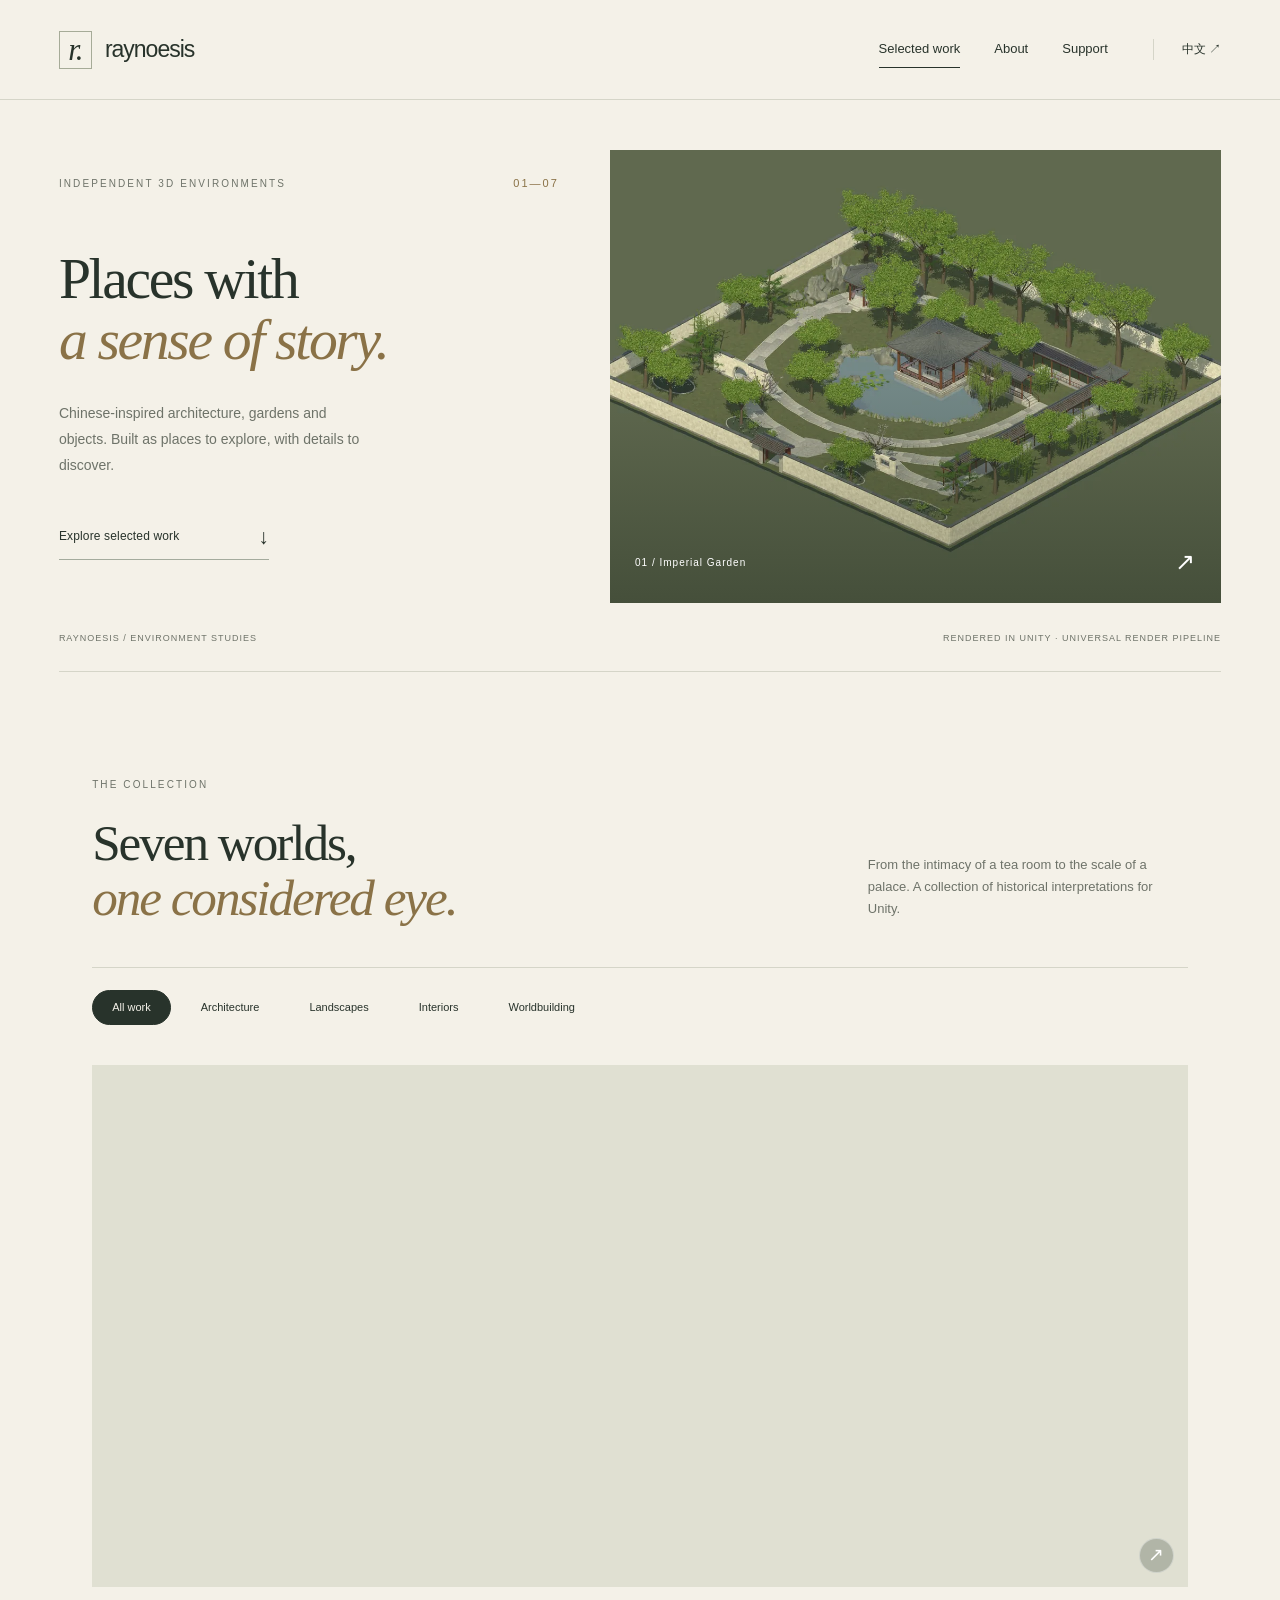
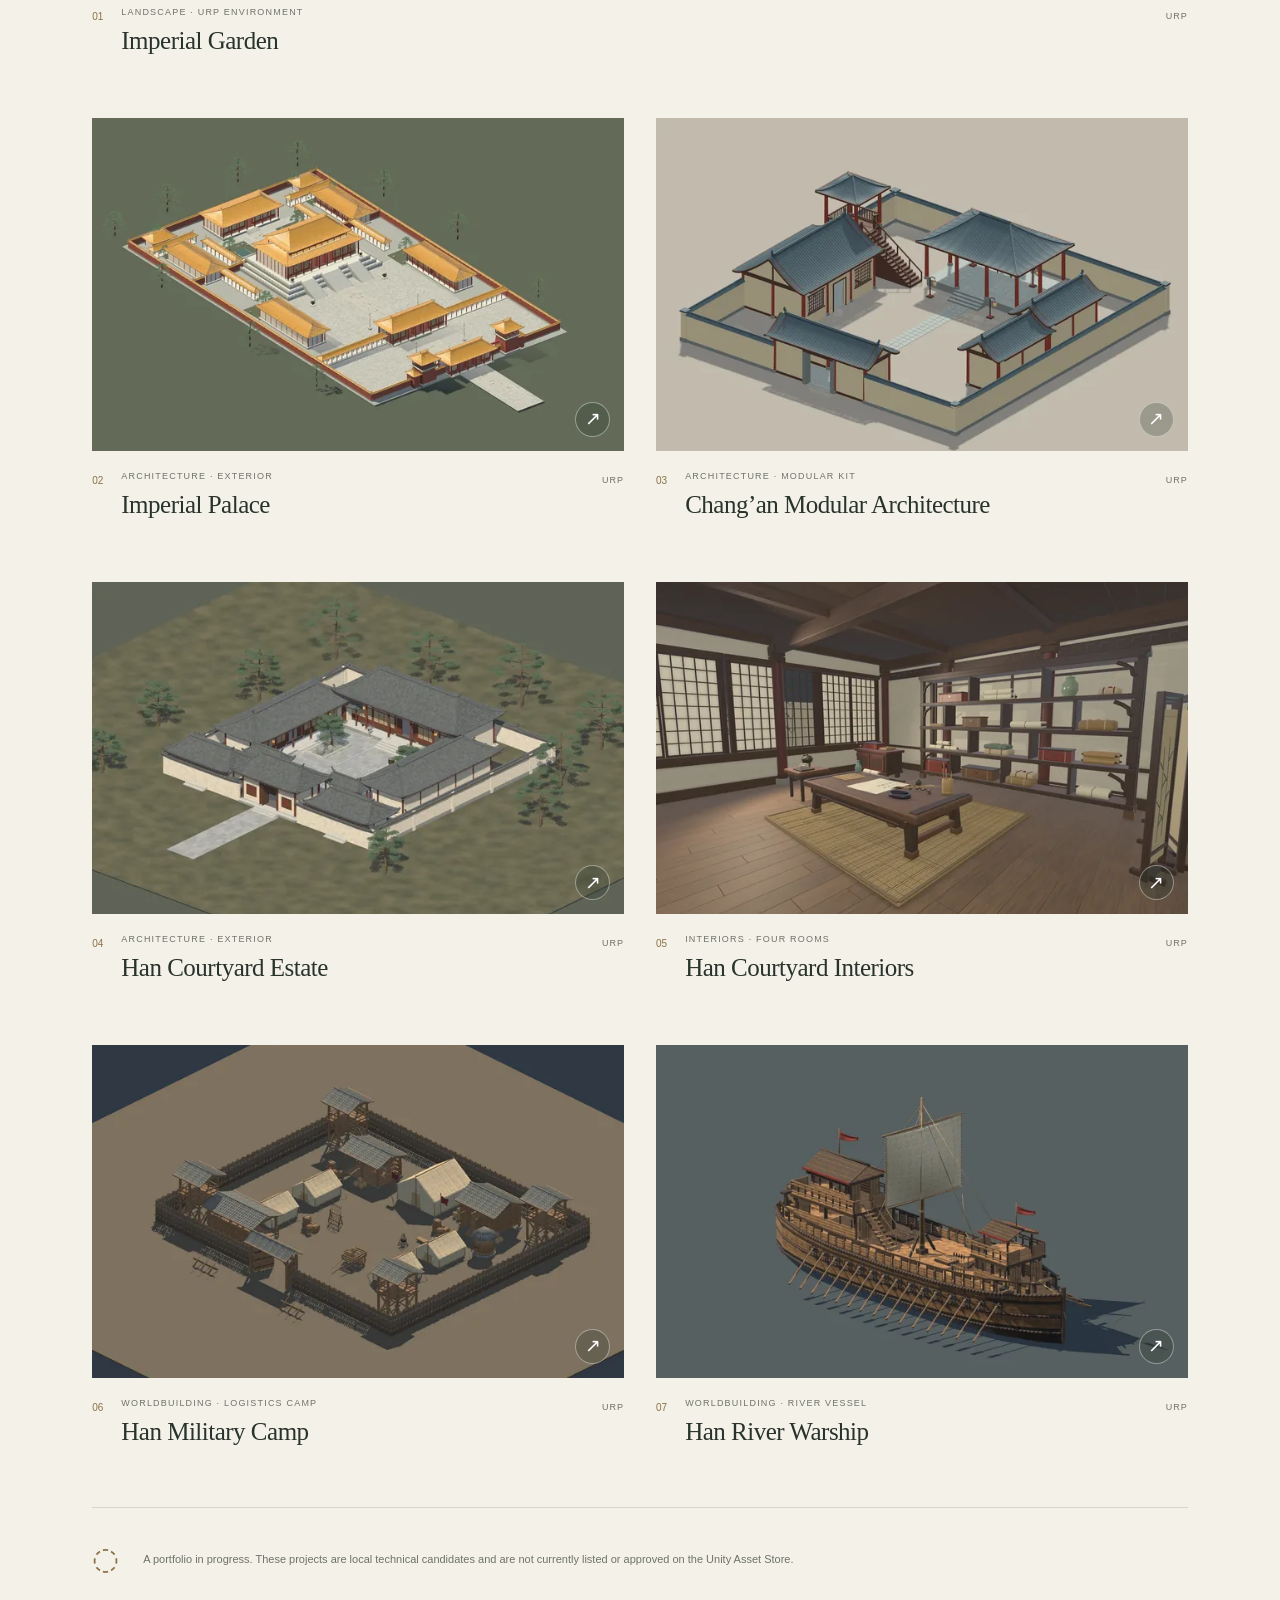
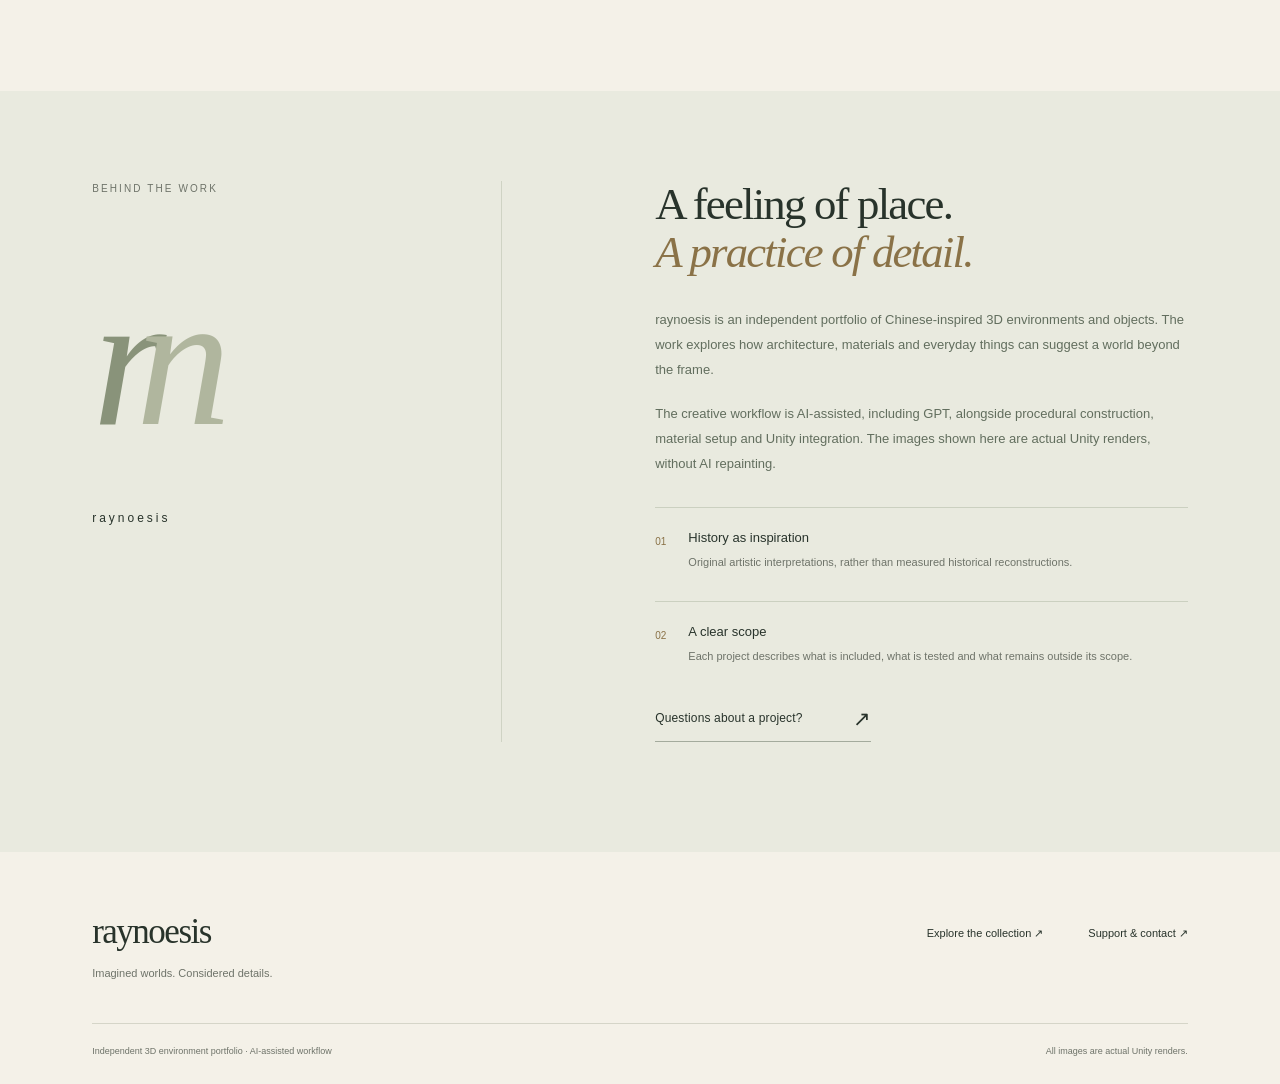
==== index.html @ 69695371 "Create bilingual raynoesis portfolio" ====
<!doctype html><html lang="en"><head><meta charset="utf-8"><meta name="viewport" content="width=device-width,initial-scale=1"><meta name="color-scheme" content="light"><title>Chinese-inspired 3D environments — raynoesis</title><meta name="description" content="Explore Chinese-inspired architecture, gardens, interiors and vessels by raynoesis. Actual Unity renders and clear project scope."><link rel="icon" href="assets/favicon.svg" type="image/svg+xml"><link rel="stylesheet" href="assets/site.css"><script src="assets/config.js" defer></script><script src="assets/site.js" defer></script></head><body><a class="skip-link" href="#main"><span data-en="Skip to content" data-zh="跳至正文" >Skip to content</span></a><header class="site-header"><a class="brand" href="index.html" aria-label="raynoesis home"><span class="brand-mark" aria-hidden="true">r.</span>raynoesis</a><button class="menu-toggle" type="button" aria-controls="main-nav" aria-expanded="false" data-label-en="Open navigation" data-label-zh="展开导航" aria-label="Open navigation"><span></span><span></span></button><nav id="main-nav" aria-label="Main navigation" data-label-en="Main navigation" data-label-zh="主导航"><a aria-current="page" href="index.html#work"><span data-en="Selected work" data-zh="作品" >Selected work</span></a><a href="index.html#about"><span data-en="About" data-zh="关于" >About</span></a><a  href="support.html"><span data-en="Support" data-zh="支持" >Support</span></a></nav><button class="language" type="button" aria-label="Switch to Chinese" data-language-toggle>中文 <span aria-hidden="true">↗</span></button></header><main id="main"><section class="hero"><div class="hero-copy"><div class="eyebrow"><span data-en="Independent 3D environments" data-zh="独立 3D 环境作品" >Independent 3D environments</span><span class="edition">01—07</span></div><h1><span data-en="Places with" data-zh="让空间" >Places with</span><br><em><span data-en="a sense of story." data-zh="自有故事。" >a sense of story.</span></em></h1><p data-en="Chinese-inspired architecture, gardens and objects. Built as places to explore, with details to discover." data-zh="以中国建筑、园林与器物为灵感，构建可以探索、值得细察的空间。" class="hero-intro">Chinese-inspired architecture, gardens and objects. Built as places to explore, with details to discover.</p><a class="text-link" href="#work"><span data-en="Explore selected work" data-zh="浏览精选作品" >Explore selected work</span><span aria-hidden="true">↓</span></a></div><a class="hero-art" href="imperial-garden.html"><img class="" src="assets/images/imperial-garden-1-1280.webp" srcset="assets/images/imperial-garden-1-640.webp 640w, assets/images/imperial-garden-1-1280.webp 1280w, assets/images/imperial-garden-1-1920.webp 1920w" sizes="(max-width: 900px) 100vw, 68vw" width="1920" height="1280" alt="The complete garden, with pond, pavilions and perimeter walls" data-alt-en="The complete garden, with pond, pavilions and perimeter walls" data-alt-zh="完整园林：池塘、亭榭与围墙" fetchpriority="high" decoding="async"><span class="image-label"><span>01 / <span data-en="Imperial Garden" data-zh="御花园" >Imperial Garden</span></span><span aria-hidden="true">↗</span></span></a><div class="hero-bottom"><span>raynoesis / <span data-en="Environment studies" data-zh="环境创作" >Environment studies</span></span><span data-en="Rendered in Unity · Universal Render Pipeline" data-zh="Unity 实际渲染 · 通用渲染管线" >Rendered in Unity · Universal Render Pipeline</span></div></section>
<section id="work" class="work section-wrap"><div class="section-heading"><div><div class="eyebrow"><span data-en="The collection" data-zh="作品集" >The collection</span></div><h2><span data-en="Seven worlds," data-zh="七个空间，" >Seven worlds,</span><br><em><span data-en="one considered eye." data-zh="一份细察。" >one considered eye.</span></em></h2></div><p data-en="From the intimacy of a tea room to the scale of a palace. A collection of historical interpretations for Unity." data-zh="从茶室的亲密尺度，到宫城的恢宏气象。一组面向 Unity 的历史灵感创作。" >From the intimacy of a tea room to the scale of a palace. A collection of historical interpretations for Unity.</p></div><div class="filters" role="group" aria-label="Filter projects" data-label-en="Filter projects" data-label-zh="筛选作品" hidden><button type="button" data-filter="all" aria-pressed="true"><span data-en="All work" data-zh="全部" >All work</span></button><button type="button" data-filter="architecture" aria-pressed="false"><span data-en="Architecture" data-zh="建筑" >Architecture</span></button><button type="button" data-filter="landscapes" aria-pressed="false"><span data-en="Landscapes" data-zh="园林" >Landscapes</span></button><button type="button" data-filter="interiors" aria-pressed="false"><span data-en="Interiors" data-zh="内景" >Interiors</span></button><button type="button" data-filter="worldbuilding" aria-pressed="false"><span data-en="Worldbuilding" data-zh="世界构建" >Worldbuilding</span></button></div><p class="sr-only" id="filter-status" aria-live="polite"></p><div class="work-grid"><article class="work-card work-1" data-category="landscapes"><a href="imperial-garden.html" class="work-image"><img class="" src="assets/images/imperial-garden-1-1280.webp" srcset="assets/images/imperial-garden-1-640.webp 640w, assets/images/imperial-garden-1-1280.webp 1280w, assets/images/imperial-garden-1-1920.webp 1920w" sizes="(max-width: 700px) 100vw, 50vw" width="1920" height="1280" alt="The complete garden, with pond, pavilions and perimeter walls" data-alt-en="The complete garden, with pond, pavilions and perimeter walls" data-alt-zh="完整园林：池塘、亭榭与围墙" loading="lazy" decoding="async"><span class="image-arrow" aria-hidden="true">↗</span></a><div class="work-meta"><span class="work-number">01</span><div><p data-en="Landscape · URP environment" data-zh="园林 · URP 场景" class="work-kind">Landscape · URP environment</p><h3><a href="imperial-garden.html"><span data-en="Imperial Garden" data-zh="御花园" >Imperial Garden</span></a></h3></div><span class="card-urp">URP</span></div></article><article class="work-card work-2" data-category="architecture"><a href="imperial-palace.html" class="work-image"><img class="" src="assets/images/imperial-palace-1-1280.webp" srcset="assets/images/imperial-palace-1-640.webp 640w, assets/images/imperial-palace-1-1280.webp 1280w, assets/images/imperial-palace-1-1920.webp 1920w" sizes="(max-width: 700px) 100vw, 50vw" width="1920" height="1280" alt="The full palace compound and its ceremonial axis" data-alt-en="The full palace compound and its ceremonial axis" data-alt-zh="完整宫城与礼仪轴线" loading="lazy" decoding="async"><span class="image-arrow" aria-hidden="true">↗</span></a><div class="work-meta"><span class="work-number">02</span><div><p data-en="Architecture · Exterior" data-zh="建筑 · 外景" class="work-kind">Architecture · Exterior</p><h3><a href="imperial-palace.html"><span data-en="Imperial Palace" data-zh="皇宫外景" >Imperial Palace</span></a></h3></div><span class="card-urp">URP</span></div></article><article class="work-card work-3" data-category="architecture"><a href="changan.html" class="work-image"><img class="" src="assets/images/changan-1-1280.webp" srcset="assets/images/changan-1-640.webp 640w, assets/images/changan-1-1280.webp 1280w, assets/images/changan-1-1920.webp 1920w" sizes="(max-width: 700px) 100vw, 50vw" width="1920" height="1280" alt="A fortified manor assembled from the modular architecture kit" data-alt-en="A fortified manor assembled from the modular architecture kit" data-alt-zh="模块建筑套件组合的庄园" loading="lazy" decoding="async"><span class="image-arrow" aria-hidden="true">↗</span></a><div class="work-meta"><span class="work-number">03</span><div><p data-en="Architecture · Modular kit" data-zh="建筑 · 模块套件" class="work-kind">Architecture · Modular kit</p><h3><a href="changan.html"><span data-en="Chang’an Modular Architecture" data-zh="长安模块建筑" >Chang’an Modular Architecture</span></a></h3></div><span class="card-urp">URP</span></div></article><article class="work-card work-4" data-category="architecture"><a href="courtyard-exterior.html" class="work-image"><img class="" src="assets/images/courtyard-exterior-1-1280.webp" srcset="assets/images/courtyard-exterior-1-640.webp 640w, assets/images/courtyard-exterior-1-1280.webp 1280w, assets/images/courtyard-exterior-1-1920.webp 1920w" sizes="(max-width: 700px) 100vw, 50vw" width="1920" height="1280" alt="The entire courtyard estate with surrounding landscape" data-alt-en="The entire courtyard estate with surrounding landscape" data-alt-zh="完整府邸及周边景观" loading="lazy" decoding="async"><span class="image-arrow" aria-hidden="true">↗</span></a><div class="work-meta"><span class="work-number">04</span><div><p data-en="Architecture · Exterior" data-zh="建筑 · 外景" class="work-kind">Architecture · Exterior</p><h3><a href="courtyard-exterior.html"><span data-en="Han Courtyard Estate" data-zh="汉式府邸外景" >Han Courtyard Estate</span></a></h3></div><span class="card-urp">URP</span></div></article><article class="work-card work-5" data-category="interiors"><a href="courtyard-interiors.html" class="work-image"><img class="" src="assets/images/courtyard-interiors-1-1280.webp" srcset="assets/images/courtyard-interiors-1-640.webp 640w, assets/images/courtyard-interiors-1-1280.webp 1280w, assets/images/courtyard-interiors-1-1920.webp 1920w" sizes="(max-width: 700px) 100vw, 50vw" width="1920" height="1280" alt="A furnished scholar’s study with desk and shelving" data-alt-en="A furnished scholar’s study with desk and shelving" data-alt-zh="书桌与书架陈设完整的书房" loading="lazy" decoding="async"><span class="image-arrow" aria-hidden="true">↗</span></a><div class="work-meta"><span class="work-number">05</span><div><p data-en="Interiors · Four rooms" data-zh="内景 · 四个空间" class="work-kind">Interiors · Four rooms</p><h3><a href="courtyard-interiors.html"><span data-en="Han Courtyard Interiors" data-zh="汉式府邸内景" >Han Courtyard Interiors</span></a></h3></div><span class="card-urp">URP</span></div></article><article class="work-card work-6" data-category="worldbuilding"><a href="han-camp.html" class="work-image"><img class="" src="assets/images/han-camp-1-1280.webp" srcset="assets/images/han-camp-1-640.webp 640w, assets/images/han-camp-1-1280.webp 1280w, assets/images/han-camp-1-1920.webp 1920w" sizes="(max-width: 700px) 100vw, 50vw" width="1920" height="1280" alt="A fortified camp with tents and supply buildings" data-alt-en="A fortified camp with tents and supply buildings" data-alt-zh="帐篷与后勤建筑组成的设防军营" loading="lazy" decoding="async"><span class="image-arrow" aria-hidden="true">↗</span></a><div class="work-meta"><span class="work-number">06</span><div><p data-en="Worldbuilding · Logistics camp" data-zh="世界构建 · 后勤军营" class="work-kind">Worldbuilding · Logistics camp</p><h3><a href="han-camp.html"><span data-en="Han Military Camp" data-zh="汉式军营" >Han Military Camp</span></a></h3></div><span class="card-urp">URP</span></div></article><article class="work-card work-7" data-category="worldbuilding"><a href="han-warship.html" class="work-image"><img class="" src="assets/images/han-warship-1-1280.webp" srcset="assets/images/han-warship-1-640.webp 640w, assets/images/han-warship-1-1280.webp 1280w, assets/images/han-warship-1-1920.webp 1920w" sizes="(max-width: 700px) 100vw, 50vw" width="1920" height="1280" alt="The complete timber warship with sail and oars" data-alt-en="The complete timber warship with sail and oars" data-alt-zh="带船帆与船桨的完整木质楼船" loading="lazy" decoding="async"><span class="image-arrow" aria-hidden="true">↗</span></a><div class="work-meta"><span class="work-number">07</span><div><p data-en="Worldbuilding · River vessel" data-zh="世界构建 · 江河船舶" class="work-kind">Worldbuilding · River vessel</p><h3><a href="han-warship.html"><span data-en="Han River Warship" data-zh="汉式楼船" >Han River Warship</span></a></h3></div><span class="card-urp">URP</span></div></article></div><aside class="collection-note"><span aria-hidden="true">◌</span><p data-en="A portfolio in progress. These projects are local technical candidates and are not currently listed or approved on the Unity Asset Store." data-zh="持续完善中的作品集。目前所有项目均为本地技术候选版本，尚未在 Unity Asset Store 上架或获批。" >A portfolio in progress. These projects are local technical candidates and are not currently listed or approved on the Unity Asset Store.</p></aside></section>
<section id="about" class="about section-wrap"><div class="about-side"><div class="eyebrow"><span data-en="Behind the work" data-zh="创作方式" >Behind the work</span></div><div class="about-monogram" aria-hidden="true">r<span>n</span></div><p>raynoesis</p></div><div class="about-copy"><h2><span data-en="A feeling of place." data-zh="空间的气质。" >A feeling of place.</span><br><em><span data-en="A practice of detail." data-zh="细节的实践。" >A practice of detail.</span></em></h2><p data-en="raynoesis is an independent portfolio of Chinese-inspired 3D environments and objects. The work explores how architecture, materials and everyday things can suggest a world beyond the frame." data-zh="raynoesis 是一个独立的 3D 环境与器物作品集，以中国文化意象为灵感，探索建筑、材质与日常器物如何暗示画面之外的世界。" >raynoesis is an independent portfolio of Chinese-inspired 3D environments and objects. The work explores how architecture, materials and everyday things can suggest a world beyond the frame.</p><p data-en="The creative workflow is AI-assisted, including GPT, alongside procedural construction, material setup and Unity integration. The images shown here are actual Unity renders, without AI repainting." data-zh="创作采用包括 GPT 在内的 AI 辅助工作流，并结合程序化构建、材质配置与 Unity 集成。这里展示的图片均为 Unity 实际渲染，未经 AI 重绘。" >The creative workflow is AI-assisted, including GPT, alongside procedural construction, material setup and Unity integration. The images shown here are actual Unity renders, without AI repainting.</p><div class="approach-row"><span>01</span><div><h3 data-en="History as inspiration" data-zh="以历史为灵感" >History as inspiration</h3><p data-en="Original artistic interpretations, rather than measured historical reconstructions." data-zh="原创的艺术化诠释，而非基于精确测绘的历史复原。" >Original artistic interpretations, rather than measured historical reconstructions.</p></div></div><div class="approach-row"><span>02</span><div><h3 data-en="A clear scope" data-zh="明确的作品边界" >A clear scope</h3><p data-en="Each project describes what is included, what is tested and what remains outside its scope." data-zh="每个项目均说明所含内容、已测试配置与功能范围。" >Each project describes what is included, what is tested and what remains outside its scope.</p></div></div><a class="text-link" href="support.html"><span data-en="Questions about a project?" data-zh="想进一步了解作品？" >Questions about a project?</span><span aria-hidden="true">↗</span></a></div></section></main><footer><div><a class="footer-brand" href="index.html">raynoesis</a><p data-en="Imagined worlds. Considered details." data-zh="构想世界，细察万物。" >Imagined worlds. Considered details.</p></div><div class="footer-links"><a href="index.html#work"><span data-en="Explore the collection" data-zh="浏览作品" >Explore the collection</span> ↗</a><a href="support.html"><span data-en="Support &amp; contact" data-zh="支持与联系" >Support &amp; contact</span> ↗</a></div><div class="footer-note"><span data-en="Independent 3D environment portfolio · AI-assisted workflow" data-zh="独立 3D 环境作品集 · AI 辅助工作流" >Independent 3D environment portfolio · AI-assisted workflow</span><span data-en="All images are actual Unity renders." data-zh="全部图片均为 Unity 实际渲染。" >All images are actual Unity renders.</span></div></footer><noscript><p class="noscript">JavaScript is disabled. All projects and support guidance remain available in English. Enable JavaScript to switch language and enlarge gallery images.</p></noscript></body></html>
---- assets/site.css ----
@charset "UTF-8";
:root{--paper:#f4f1e8;--ink:#28332b;--muted:#6e7369;--line:#d5d5c8;--gold:#8a7247;--serif:Georgia,'Times New Roman','Songti SC',SimSun,serif;--sans:Arial,'Microsoft YaHei',sans-serif}*{box-sizing:border-box}html{scroll-behavior:smooth;scroll-padding-top:110px}body{margin:0;color:var(--ink);background:var(--paper);font:15px/1.7 var(--sans);-webkit-font-smoothing:antialiased}a{color:inherit;text-decoration:none}button{font:inherit;color:inherit;cursor:pointer}button,a,summary{-webkit-tap-highlight-color:transparent}button:focus-visible,a:focus-visible,summary:focus-visible{outline:2px solid var(--gold);outline-offset:6px}img{display:block;max-width:100%;height:auto}h1,h2,h3,p{margin:0}h1,h2,h3{font-weight:400}h1,h2{font-family:var(--serif);line-height:1.07;letter-spacing:-.04em}h1{font-size:clamp(54px,5.3vw,94px)}h2{font-size:clamp(36px,4vw,63px)}h3{line-height:1.3}em{font-weight:400;color:var(--gold)}[hidden]{display:none!important}.sr-only{position:absolute;width:1px;height:1px;padding:0;margin:-1px;overflow:hidden;clip:rect(0,0,0,0);white-space:nowrap;border:0}.skip-link{position:fixed;top:8px;left:16px;background:var(--ink);color:white;padding:12px 20px;z-index:100;transform:translateY(-160%)}.skip-link:focus{transform:translateY(0)}.site-header{height:100px;padding:0 4.6%;display:flex;align-items:center;gap:45px;border-bottom:1px solid var(--line)}.brand{display:flex;align-items:center;gap:13px;font-size:23px;font-weight:500;letter-spacing:-1px}.brand-mark{display:grid;place-items:center;border:1px solid #a6ab98;width:33px;height:38px;font:italic 31px var(--serif)}.site-header nav{display:flex;gap:34px;margin-left:auto;font-size:13px}.site-header nav a{position:relative}.site-header nav a:after{content:'';position:absolute;left:0;bottom:-7px;height:1px;width:0;background:var(--ink);transition:width .2s}.site-header nav a:hover:after,.site-header nav a[aria-current]:after{width:100%}.language{background:none;border:0;border-left:1px solid var(--line);padding:0 0 0 28px;font-size:12px;display:flex;gap:16px;align-items:center}.menu-toggle{display:none}.section-wrap{padding:105px 7.2%}.eyebrow{text-transform:uppercase;font-size:10px;letter-spacing:2.1px;line-height:1.6;color:var(--muted)}.hero{position:relative;padding:50px 4.6% 0;display:grid;grid-template-columns:minmax(0,.9fr) minmax(0,1.1fr);column-gap:clamp(32px,4vw,72px);align-items:stretch}.hero-copy{position:relative;min-width:0;padding:25px 0 43px}.hero-copy .eyebrow{margin-bottom:55px;display:flex;align-items:center;justify-content:space-between;flex-wrap:wrap;gap:12px 24px}.edition{color:var(--gold);font-size:11px;letter-spacing:2px}.hero h1{width:100%;font-size:clamp(44px,4.5vw,82px)}.hero-intro{max-width:310px;color:var(--muted);margin-top:30px;font-size:14px;line-height:1.85}.text-link{display:flex;align-items:center;justify-content:space-between;gap:50px;border-bottom:1px solid #a4ab9d;width:fit-content;min-width:210px;padding:12px 0;font-size:12px;letter-spacing:.15px}.text-link span:last-child{font-size:21px;line-height:1}.hero .text-link{margin-top:35px}.hero-art{position:relative;display:block;min-width:0;min-height:420px;overflow:hidden}.hero-art:after{content:'';position:absolute;inset:50% 0 0;background:linear-gradient(transparent,rgba(19,31,20,.35));pointer-events:none}.hero-art img{width:100%;height:100%;object-fit:cover;object-position:52% center;transition:transform 1s}.hero-art:hover img{transform:scale(1.025)}.image-label{position:absolute;z-index:1;left:25px;right:25px;bottom:20px;color:white;display:flex;justify-content:space-between;align-items:center;font-size:10px;letter-spacing:1px}.image-label>span:last-child{font-size:24px}.hero-bottom{grid-column:1/-1;display:flex;justify-content:space-between;border-bottom:1px solid var(--line);padding:28px 0 25px;color:var(--muted);font-size:9px;letter-spacing:1px;text-transform:uppercase}.section-heading{display:flex;align-items:flex-end;justify-content:space-between;gap:10%;margin-bottom:42px}.section-heading .eyebrow{margin-bottom:23px}.section-heading>p{max-width:320px;color:var(--muted);font-size:13px;padding-bottom:5px}.filters{display:flex;flex-wrap:wrap;gap:10px;border-top:1px solid var(--line);padding-top:22px;margin-bottom:40px}.filters button{font-size:11px;background:transparent;border:1px solid transparent;border-radius:30px;padding:7px 19px}.filters button[aria-pressed=true]{border-color:var(--ink);background:var(--ink);color:var(--paper)}.filters button:hover{border-color:var(--muted)}.work-grid{display:grid;grid-template-columns:1fr 1fr;gap:62px 32px}.work-card{min-width:0}.work-image{position:relative;display:block;overflow:hidden;background:#e0e0d2}.work-image img{width:100%;aspect-ratio:16/10;object-fit:cover;transition:transform .7s}.work-image:hover img{transform:scale(1.035)}.image-arrow{position:absolute;right:14px;bottom:14px;border:1px solid #fff6;color:white;border-radius:50%;display:grid;place-items:center;width:35px;height:35px;background:#26362940;font-size:19px}.work-meta{display:flex;align-items:start;gap:18px;padding-top:18px}.work-number{font-size:10px;color:var(--gold);padding-top:3px}.work-kind{text-transform:uppercase;color:var(--muted);font-size:9px;letter-spacing:1.2px;margin-bottom:6px}.work-meta h3{font:25px/1.2 var(--serif);letter-spacing:-.5px}.card-urp{margin-left:auto;color:var(--muted);font-size:9px;letter-spacing:1px;padding-top:4px}.work-1{grid-column:1/3}.work-1 .work-image img{aspect-ratio:2.1}.work-4 .work-image img{object-position:center}.collection-note{display:flex;align-items:center;gap:24px;border-top:1px solid var(--line);margin-top:60px;padding-top:25px;color:var(--muted);font-size:11px}.collection-note>span{font-size:31px;color:var(--gold)}.collection-note p{max-width:710px}.about{background:#e9eadf;display:grid;grid-template-columns:1fr 1.3fr;gap:14%;padding-top:90px;padding-bottom:110px}.about-side{border-right:1px solid #cfd3c4;display:flex;flex-direction:column;align-items:flex-start}.about-monogram{font:italic 190px var(--serif);line-height:1.4;color:#89937a;letter-spacing:-30px;padding:30px 0 15px}.about-monogram span{color:#b0b69e}.about-side>p{font-size:12px;letter-spacing:3px}.about-copy h2{font-size:clamp(36px,3.5vw,55px);margin-bottom:30px}.about-copy>p{font-size:13px;line-height:1.95;color:#626e5e;margin-top:18px}.approach-row{display:flex;gap:22px;border-top:1px solid #cbd0c0;margin-top:30px;padding-top:22px}.approach-row>span{font-size:10px;color:var(--gold);padding-top:3px}.approach-row h3{font-size:13px;margin-bottom:6px}.approach-row p{font-size:11px;color:var(--muted)}.about .text-link{margin-top:30px}footer{padding:60px 7.2% 25px;display:grid;grid-template-columns:1fr 1fr;gap:40px}footer .footer-brand{font:35px var(--serif);letter-spacing:-1.5px}footer p{color:var(--muted);font-size:11px;margin-top:12px}.footer-links{display:flex;justify-content:flex-end;gap:45px;align-items:flex-start;padding-top:12px;font-size:11px}.footer-note{grid-column:1/3;border-top:1px solid var(--line);padding-top:20px;display:flex;justify-content:space-between;font-size:9px;color:var(--muted)}.noscript{background:#e9eadf;text-align:center;padding:20px;font-size:12px}.back-link{display:inline-block;color:var(--muted);font-size:11px;margin-bottom:40px}.project-heading{padding-top:35px;padding-bottom:50px}.project-heading-row{display:flex;justify-content:space-between;align-items:flex-end;gap:30px}.project-heading h1{font-size:clamp(47px,5.1vw,80px);max-width:800px;margin-top:15px}.project-tag{max-width:230px;font:italic 24px/1.35 var(--serif);color:var(--gold)}.project-cover{margin:0 4.6%}.project-cover img{width:100%;max-height:760px;object-fit:cover;aspect-ratio:16/8.8}.project-cover-caption{display:flex;justify-content:space-between;font-size:9px;letter-spacing:1px;text-transform:uppercase;color:var(--muted);padding:13px 0}.project-overview{display:grid;grid-template-columns:1.35fr .65fr;gap:14%;padding-top:80px;padding-bottom:80px}.project-overview h2{font-size:45px;max-width:620px;margin:22px 0}.large-copy{font-size:17px;line-height:1.8;color:var(--muted);max-width:720px}.project-facts{border-top:1px solid var(--line);padding-top:8px}.project-facts>p{font:25px/1.4 var(--serif);padding:16px 0;border-bottom:1px solid var(--line)}.project-facts small{display:block;color:var(--muted);font-size:10px;margin-top:20px}.project-gallery{padding-top:25px;padding-bottom:75px}.gallery-heading{display:flex;align-items:center;justify-content:space-between;margin-bottom:30px}.gallery-heading h2{font-size:36px}.gallery-hint{font-size:10px;color:var(--muted)}.detail-images{display:grid;grid-template-columns:1fr 1fr;gap:28px}figure{margin:0}.gallery-open{display:block;position:relative}.gallery-open img{aspect-ratio:16/10;object-fit:cover;width:100%}.enlarge{position:absolute;bottom:15px;right:15px;background:#f4f1e8e0;border-radius:50%;width:34px;height:34px;text-align:center;line-height:34px;opacity:0;transition:opacity .2s}.gallery-open:hover .enlarge,.gallery-open:focus-visible .enlarge{opacity:1}figcaption{padding-top:13px;display:flex;gap:20px;color:var(--muted);font-size:10px}figcaption>span:first-child{color:var(--gold)}.scope{border-top:1px solid var(--line);padding-top:65px;padding-bottom:65px}.scope-grid{display:grid;grid-template-columns:1fr 1fr;gap:40px 10%;margin-top:35px}.scope h2{font:25px var(--serif);letter-spacing:-.5px;margin-bottom:20px}.scope p{font-size:12px;line-height:1.9;color:var(--muted);margin-bottom:16px}.scope-limits{grid-column:1/3;border-top:1px solid var(--line);padding-top:30px}.scope-limits p{max-width:900px}.scope .text-link{margin-top:20px}.next-project{padding-top:55px;padding-bottom:65px;background:#e9eadf}.next-project>a{display:flex;align-items:center;justify-content:space-between;gap:35px;font:clamp(30px,4vw,55px)/1.2 var(--serif);margin-top:25px;letter-spacing:-1.5px}.image-dialog{position:fixed;inset:0;width:100vw;height:100dvh;max-width:100vw;max-height:100dvh;border:0;margin:0;padding:25px 35px;color:white;background:#171e19}.image-dialog[open]{display:flex;flex-direction:column}.image-dialog::backdrop{background:#171e19}.viewer-toolbar,.viewer-bottom{display:flex;align-items:center;justify-content:space-between;gap:25px;flex-shrink:0}.viewer-toolbar{font-size:11px;padding-bottom:20px}.viewer-close,.viewer-prev,.viewer-next{background:transparent;color:white;border:1px solid #657064;padding:7px 18px}.viewer-image{min-height:0;flex:1;width:100%;object-fit:contain}.viewer-bottom{padding-top:20px}.viewer-caption{font-size:12px;max-width:70%;text-align:center}.modal-open{overflow:hidden}.support-hero{padding-top:70px;padding-bottom:65px}.support-hero h1{margin-top:28px}.support-hero .large-copy{max-width:520px;font-size:15px;margin-top:30px}.support-contact{border-top:1px solid var(--line);padding-top:55px;padding-bottom:65px;display:grid;grid-template-columns:1.2fr .8fr;gap:13%}.support-contact h2{font-size:37px;margin:22px 0}.support-contact p{font-size:13px;color:var(--muted);margin:16px 0}.contact-address{display:inline-block;font:clamp(23px,3vw,37px) var(--serif);letter-spacing:-1px;border-bottom:1px solid var(--gold);padding:5px 0}.contact-address:hover{color:var(--gold)}.support-status{background:#e8eadd;padding:30px}.status-dot{display:block;background:var(--gold);width:7px;height:7px;border-radius:100%;margin-bottom:15px}.support-status h3{font:25px var(--serif)}.support-status p{font-size:11px}.support-guide{background:#e9eadf;padding-top:75px;padding-bottom:75px}.support-steps{list-style:none;padding:0;margin:45px 0 0;display:grid;grid-template-columns:repeat(3,1fr);gap:40px}.support-steps li{border-top:1px solid #c2c8b6;padding-top:23px}.support-steps li>span{font-size:11px;color:var(--gold)}.support-steps h3{font:23px/1.25 var(--serif);margin:22px 0 14px}.support-steps p{font-size:12px;color:var(--muted)}.faq{display:grid;grid-template-columns:.8fr 1.2fr;gap:10%;padding-top:90px;padding-bottom:90px}.faq h2{font-size:45px;margin-top:20px}.faq details{border-top:1px solid var(--line)}.faq details:last-child{border-bottom:1px solid var(--line)}.faq summary{list-style:none;padding:23px 0;display:flex;justify-content:space-between;align-items:center;gap:20px;cursor:pointer;font-size:13px}.faq summary::-webkit-details-marker{display:none}.faq-plus{font-size:22px;color:var(--gold);font-weight:300;flex-shrink:0;transition:transform .2s}.faq details[open] .faq-plus{transform:rotate(45deg)}.faq details p{font-size:12px;color:var(--muted);padding:0 30px 25px 0;line-height:1.9}html[lang=zh-CN] h1,html[lang=zh-CN] h2{letter-spacing:-.02em;line-height:1.25}html[lang=zh-CN] .hero h1{font-size:clamp(48px,5.2vw,82px)}html[lang=zh-CN] em{font-style:normal}html[lang=zh-CN] .eyebrow{letter-spacing:2px}html[lang=zh-CN] .work-meta h3{font-size:23px}html[lang=zh-CN] .project-heading h1{font-size:clamp(45px,5vw,75px)}
@media(min-width:1550px){body{max-width:1900px;margin:auto}.hero-copy{min-height:650px;padding-top:55px}.hero-intro{font-size:16px;max-width:380px}.hero-copy .eyebrow{margin-bottom:65px}}
@media(max-width:1000px){.site-header{gap:30px;padding:0 5%;height:85px}.site-header nav{gap:25px}.hero{display:block;padding:35px 5% 0}.hero-copy{width:100%;padding-top:16px;padding-bottom:0}.hero-copy .eyebrow{margin-bottom:35px;gap:25px}.hero-art{width:100%;min-height:0;height:auto;margin-top:32px}.hero-art img{aspect-ratio:4/3;height:auto}.hero-intro{max-width:260px;font-size:12px}.hero h1{font-size:clamp(48px,6.3vw,70px)}.hero-bottom{font-size:8px;padding:23px 0}.section-wrap{padding:75px 6%}.about{gap:8%}.about-monogram{font-size:150px}.work-meta h3{font-size:22px}.work-grid{gap:45px 24px}.project-overview{gap:8%}.project-overview h2{font-size:38px}.project-heading{padding-top:25px;padding-bottom:35px}.project-tag{font-size:20px}.support-contact{gap:7%}.support-steps{gap:25px}.faq{gap:7%}.footer-note{gap:30px}}
@media(max-width:700px){html{scroll-padding-top:30px}.site-header{height:76px;padding:0 6%;gap:22px;position:relative;flex-wrap:wrap}.brand{font-size:21px;margin-right:auto}.brand-mark{width:28px;height:32px;font-size:26px}.language{padding-left:18px;font-size:11px;gap:8px}.menu-toggle{display:flex;flex-direction:column;justify-content:center;gap:5px;width:25px;height:28px;border:0;padding:0;background:transparent;order:3}.menu-toggle span{height:1px;width:22px;background:var(--ink)}.site-header nav{display:none;position:absolute;top:75px;left:0;right:0;background:var(--paper);z-index:20;flex-direction:column;gap:0;margin:0;padding:8px 6% 20px;border-bottom:1px solid var(--line)}.site-header nav.is-open{display:flex}.site-header nav a{padding:10px 0}.site-header nav a:after{display:none}.hero{padding:30px 6% 0}.hero-copy{width:100%;padding:0}.hero-copy .eyebrow{margin-bottom:25px;justify-content:space-between}.hero h1{font-size:clamp(49px,12.5vw,78px);width:100%;line-height:1.03}.hero-intro{font-size:13px;margin-top:25px;max-width:330px}.hero .text-link{margin-top:18px;min-width:200px}.hero-art{position:relative;display:block;top:auto;right:auto;width:100%;height:auto;min-height:0;margin-top:32px}.hero-art img{aspect-ratio:4/3;height:auto;object-fit:cover}.image-label{left:16px;right:16px;bottom:12px;font-size:9px}.hero-bottom{padding:20px 0;gap:20px;align-items:flex-start;font-size:8px}.hero-bottom>span{max-width:47%}.hero-bottom>span:last-child{text-align:right}.section-wrap{padding:60px 6%}.section-heading{display:block;margin-bottom:30px}.section-heading h2{font-size:43px}.section-heading .eyebrow{margin-bottom:18px}.section-heading>p{font-size:12px;margin-top:24px;max-width:350px}.filters{gap:4px;margin-bottom:30px;padding-top:17px}.filters button{padding:6px 12px;font-size:10px}.work-grid{display:flex;flex-direction:column;gap:35px}.work-1 .work-image img{aspect-ratio:16/10}.work-meta{gap:14px;padding-top:14px}.work-meta h3{font-size:23px}.work-kind{font-size:8px;letter-spacing:1px}.work-number{font-size:9px}.collection-note{gap:16px;margin-top:40px;font-size:10px;padding-top:22px}.about{display:block;padding-top:40px;padding-bottom:55px}.about-side{border-right:0;flex-direction:row;justify-content:space-between;align-items:center;border-bottom:1px solid #c6cdbd;padding-bottom:25px;margin-bottom:32px}.about-monogram{display:none}.about-side>p{font-size:13px;letter-spacing:1px}.about-copy h2{font-size:41px}.about-copy>p{font-size:12px}.approach-row{margin-top:24px;padding-top:20px}footer{padding:40px 6% 20px;display:block}footer .footer-brand{font-size:33px}.footer-links{justify-content:flex-start;padding:0;margin:30px 0;gap:35px;font-size:10px}.footer-note{display:block;padding-top:17px;font-size:8px}.footer-note span{display:block;margin-top:6px}.project-heading{padding-top:25px;padding-bottom:32px}.back-link{margin-bottom:25px;font-size:10px}.project-heading-row{display:block}.project-heading h1{font-size:48px}.project-tag{font-size:21px;max-width:100%;margin-top:25px}.project-cover{margin:0 6%}.project-cover img{aspect-ratio:4/3;max-height:none}.project-cover-caption{font-size:8px;gap:18px;letter-spacing:.4px}.project-overview{display:block;padding-top:40px;padding-bottom:40px}.project-overview h2{font-size:36px;margin:18px 0}.large-copy{font-size:15px}.project-facts{margin-top:35px}.project-facts>p{font-size:23px;padding:13px 0}.project-facts small{font-size:10px;margin-top:15px}.project-gallery{padding-top:20px;padding-bottom:45px}.gallery-heading h2{font-size:31px}.gallery-hint{font-size:9px;max-width:110px;text-align:right}.detail-images{display:block}.detail-images figure+figure{margin-top:27px}figcaption{font-size:10px;gap:13px}.enlarge{opacity:1}.scope{padding-top:40px;padding-bottom:40px}.scope-grid{display:block;margin-top:26px}.scope-grid>div{margin-bottom:26px}.scope h2{font-size:25px;margin-bottom:15px}.scope-limits{padding-top:25px}.next-project{padding-top:35px;padding-bottom:40px}.next-project>a{font-size:33px;letter-spacing:-.5px;gap:25px}.image-dialog{padding:18px 14px}.viewer-caption{font-size:10px;max-width:62%}.viewer-prev,.viewer-next{padding:7px 12px}.viewer-close{font-size:11px}.viewer-toolbar,.viewer-bottom{gap:12px}.support-hero{padding-top:40px;padding-bottom:40px}.support-hero h1{font-size:50px;margin-top:24px}.support-hero .large-copy{font-size:13px;margin-top:25px}.support-contact{display:block;padding-top:35px;padding-bottom:40px}.support-contact h2{font-size:34px}.contact-address{font-size:29px}.support-contact p{font-size:12px}.support-status{margin-top:32px;padding:25px}.support-guide{padding-top:45px;padding-bottom:45px}.support-steps{display:block;margin-top:30px}.support-steps li{display:flex;gap:20px;margin-top:24px;padding-top:20px}.support-steps h3{font-size:23px;margin:0 0 12px}.support-steps p{font-size:11px}.support-steps li>span{padding-top:5px}.faq{display:block;padding-top:45px;padding-bottom:45px}.faq h2{font-size:38px;margin-top:18px}.faq-list{margin-top:30px}.faq summary{font-size:12px;padding:20px 0}.faq details p{font-size:11px}html[lang=zh-CN] .hero h1{font-size:clamp(48px,12vw,70px)}html[lang=zh-CN] .project-heading h1{font-size:43px}html[lang=zh-CN] .about-copy h2{font-size:36px}html[lang=zh-CN] .support-hero h1{font-size:45px}html[lang=zh-CN] .section-heading h2{font-size:38px}}
@media(prefers-reduced-motion:reduce){html{scroll-behavior:auto}*,*:before,*:after{transition:none!important;animation:none!important}}
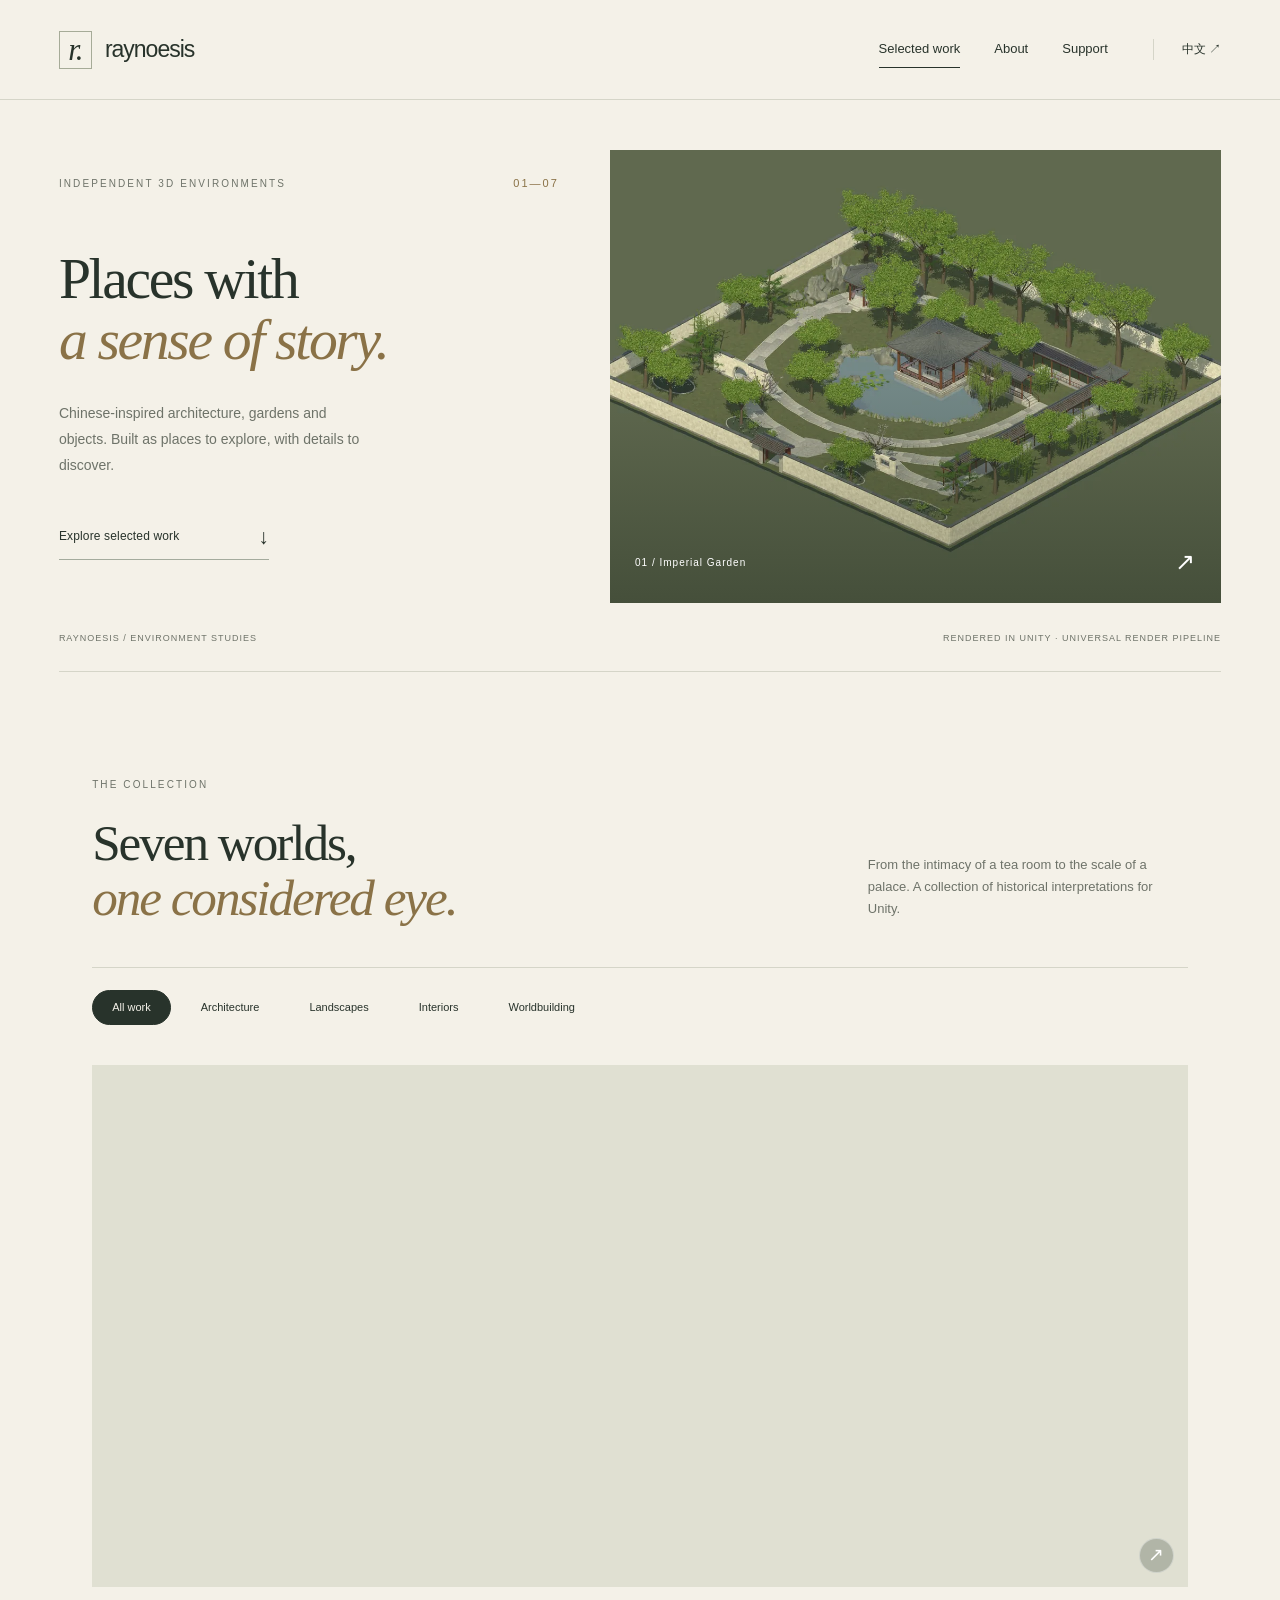
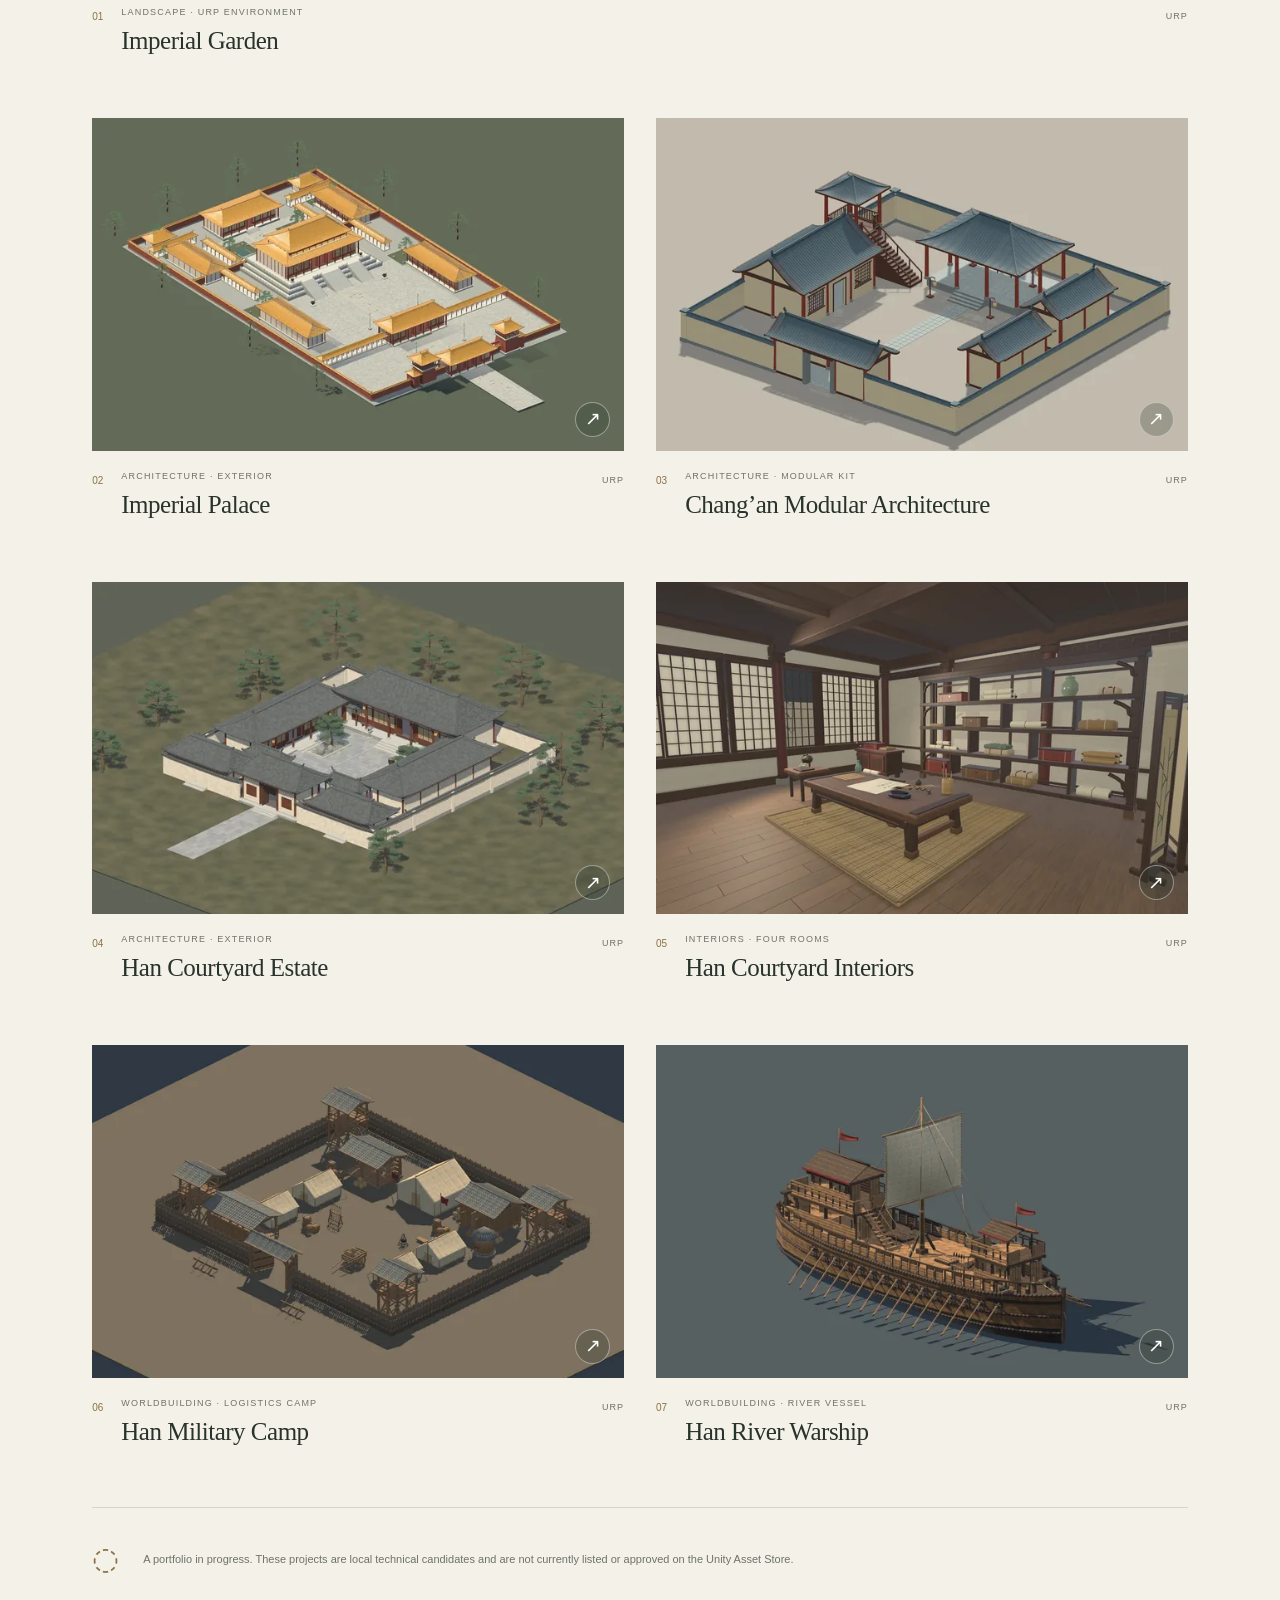
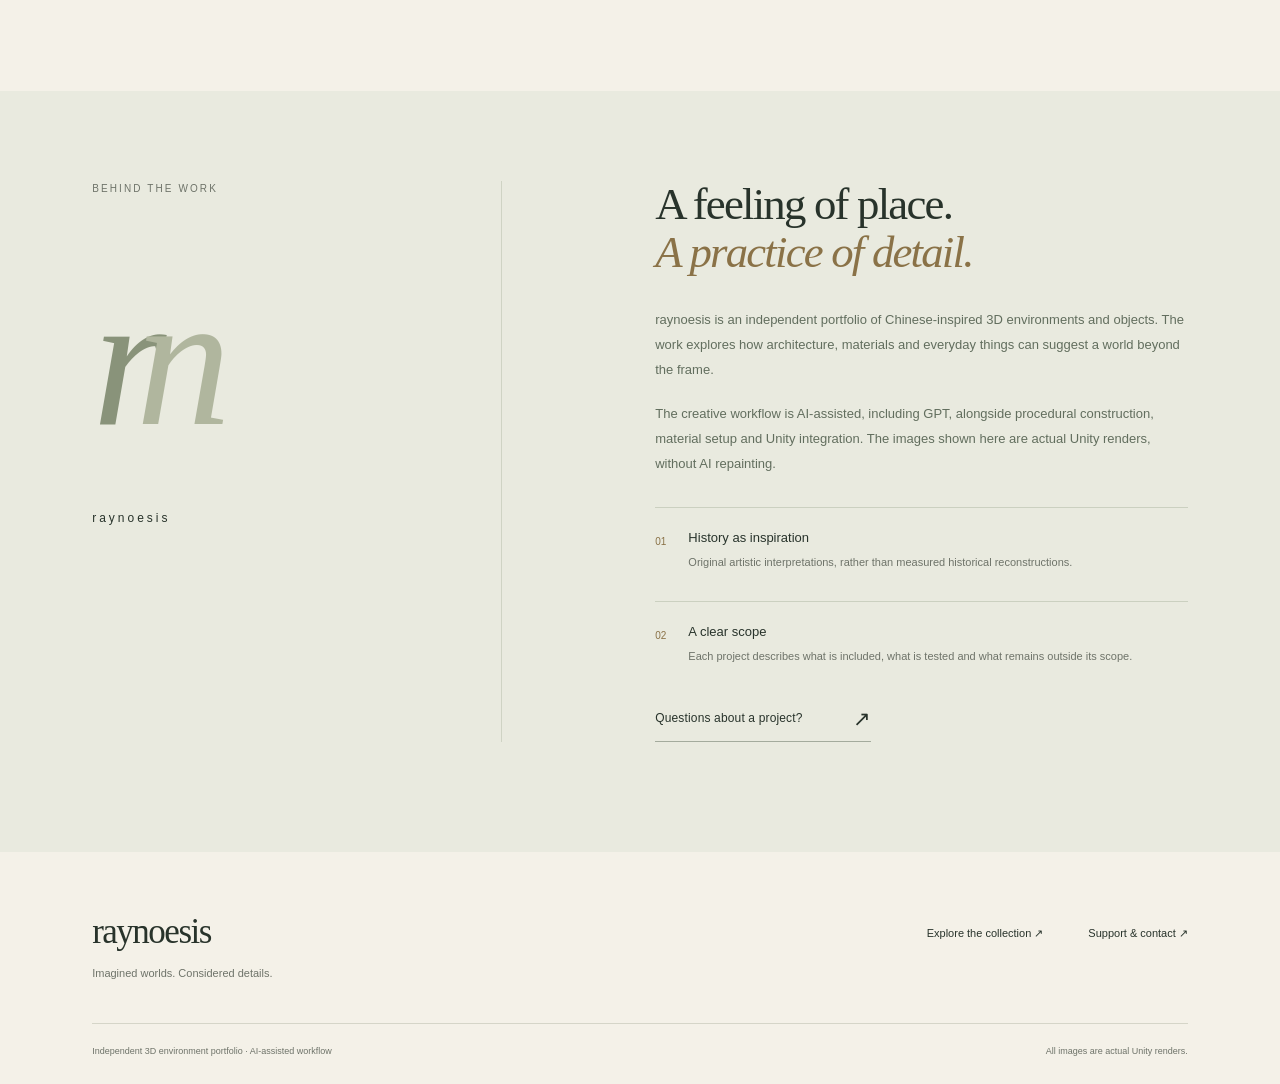
==== commit f7c7fd8f: "Fix Changan manor presentation and add geometry budgets" ====
--- a/index.html
+++ b/index.html
@@ -1,3 +1,3 @@
-<!doctype html><html lang="en"><head><meta charset="utf-8"><meta name="viewport" content="width=device-width,initial-scale=1"><meta name="color-scheme" content="light"><title>Chinese-inspired 3D environments — raynoesis</title><meta name="description" content="Explore Chinese-inspired architecture, gardens, interiors and vessels by raynoesis. Actual Unity renders and clear project scope."><link rel="icon" href="assets/favicon.svg" type="image/svg+xml"><link rel="stylesheet" href="assets/site.css"><script src="assets/config.js" defer></script><script src="assets/site.js" defer></script></head><body><a class="skip-link" href="#main"><span data-en="Skip to content" data-zh="跳至正文" >Skip to content</span></a><header class="site-header"><a class="brand" href="index.html" aria-label="raynoesis home"><span class="brand-mark" aria-hidden="true">r.</span>raynoesis</a><button class="menu-toggle" type="button" aria-controls="main-nav" aria-expanded="false" data-label-en="Open navigation" data-label-zh="展开导航" aria-label="Open navigation"><span></span><span></span></button><nav id="main-nav" aria-label="Main navigation" data-label-en="Main navigation" data-label-zh="主导航"><a aria-current="page" href="index.html#work"><span data-en="Selected work" data-zh="作品" >Selected work</span></a><a href="index.html#about"><span data-en="About" data-zh="关于" >About</span></a><a  href="support.html"><span data-en="Support" data-zh="支持" >Support</span></a></nav><button class="language" type="button" aria-label="Switch to Chinese" data-language-toggle>中文 <span aria-hidden="true">↗</span></button></header><main id="main"><section class="hero"><div class="hero-copy"><div class="eyebrow"><span data-en="Independent 3D environments" data-zh="独立 3D 环境作品" >Independent 3D environments</span><span class="edition">01—07</span></div><h1><span data-en="Places with" data-zh="让空间" >Places with</span><br><em><span data-en="a sense of story." data-zh="自有故事。" >a sense of story.</span></em></h1><p data-en="Chinese-inspired architecture, gardens and objects. Built as places to explore, with details to discover." data-zh="以中国建筑、园林与器物为灵感，构建可以探索、值得细察的空间。" class="hero-intro">Chinese-inspired architecture, gardens and objects. Built as places to explore, with details to discover.</p><a class="text-link" href="#work"><span data-en="Explore selected work" data-zh="浏览精选作品" >Explore selected work</span><span aria-hidden="true">↓</span></a></div><a class="hero-art" href="imperial-garden.html"><img class="" src="assets/images/imperial-garden-1-1280.webp" srcset="assets/images/imperial-garden-1-640.webp 640w, assets/images/imperial-garden-1-1280.webp 1280w, assets/images/imperial-garden-1-1920.webp 1920w" sizes="(max-width: 900px) 100vw, 68vw" width="1920" height="1280" alt="The complete garden, with pond, pavilions and perimeter walls" data-alt-en="The complete garden, with pond, pavilions and perimeter walls" data-alt-zh="完整园林：池塘、亭榭与围墙" fetchpriority="high" decoding="async"><span class="image-label"><span>01 / <span data-en="Imperial Garden" data-zh="御花园" >Imperial Garden</span></span><span aria-hidden="true">↗</span></span></a><div class="hero-bottom"><span>raynoesis / <span data-en="Environment studies" data-zh="环境创作" >Environment studies</span></span><span data-en="Rendered in Unity · Universal Render Pipeline" data-zh="Unity 实际渲染 · 通用渲染管线" >Rendered in Unity · Universal Render Pipeline</span></div></section>
-<section id="work" class="work section-wrap"><div class="section-heading"><div><div class="eyebrow"><span data-en="The collection" data-zh="作品集" >The collection</span></div><h2><span data-en="Seven worlds," data-zh="七个空间，" >Seven worlds,</span><br><em><span data-en="one considered eye." data-zh="一份细察。" >one considered eye.</span></em></h2></div><p data-en="From the intimacy of a tea room to the scale of a palace. A collection of historical interpretations for Unity." data-zh="从茶室的亲密尺度，到宫城的恢宏气象。一组面向 Unity 的历史灵感创作。" >From the intimacy of a tea room to the scale of a palace. A collection of historical interpretations for Unity.</p></div><div class="filters" role="group" aria-label="Filter projects" data-label-en="Filter projects" data-label-zh="筛选作品" hidden><button type="button" data-filter="all" aria-pressed="true"><span data-en="All work" data-zh="全部" >All work</span></button><button type="button" data-filter="architecture" aria-pressed="false"><span data-en="Architecture" data-zh="建筑" >Architecture</span></button><button type="button" data-filter="landscapes" aria-pressed="false"><span data-en="Landscapes" data-zh="园林" >Landscapes</span></button><button type="button" data-filter="interiors" aria-pressed="false"><span data-en="Interiors" data-zh="内景" >Interiors</span></button><button type="button" data-filter="worldbuilding" aria-pressed="false"><span data-en="Worldbuilding" data-zh="世界构建" >Worldbuilding</span></button></div><p class="sr-only" id="filter-status" aria-live="polite"></p><div class="work-grid"><article class="work-card work-1" data-category="landscapes"><a href="imperial-garden.html" class="work-image"><img class="" src="assets/images/imperial-garden-1-1280.webp" srcset="assets/images/imperial-garden-1-640.webp 640w, assets/images/imperial-garden-1-1280.webp 1280w, assets/images/imperial-garden-1-1920.webp 1920w" sizes="(max-width: 700px) 100vw, 50vw" width="1920" height="1280" alt="The complete garden, with pond, pavilions and perimeter walls" data-alt-en="The complete garden, with pond, pavilions and perimeter walls" data-alt-zh="完整园林：池塘、亭榭与围墙" loading="lazy" decoding="async"><span class="image-arrow" aria-hidden="true">↗</span></a><div class="work-meta"><span class="work-number">01</span><div><p data-en="Landscape · URP environment" data-zh="园林 · URP 场景" class="work-kind">Landscape · URP environment</p><h3><a href="imperial-garden.html"><span data-en="Imperial Garden" data-zh="御花园" >Imperial Garden</span></a></h3></div><span class="card-urp">URP</span></div></article><article class="work-card work-2" data-category="architecture"><a href="imperial-palace.html" class="work-image"><img class="" src="assets/images/imperial-palace-1-1280.webp" srcset="assets/images/imperial-palace-1-640.webp 640w, assets/images/imperial-palace-1-1280.webp 1280w, assets/images/imperial-palace-1-1920.webp 1920w" sizes="(max-width: 700px) 100vw, 50vw" width="1920" height="1280" alt="The full palace compound and its ceremonial axis" data-alt-en="The full palace compound and its ceremonial axis" data-alt-zh="完整宫城与礼仪轴线" loading="lazy" decoding="async"><span class="image-arrow" aria-hidden="true">↗</span></a><div class="work-meta"><span class="work-number">02</span><div><p data-en="Architecture · Exterior" data-zh="建筑 · 外景" class="work-kind">Architecture · Exterior</p><h3><a href="imperial-palace.html"><span data-en="Imperial Palace" data-zh="皇宫外景" >Imperial Palace</span></a></h3></div><span class="card-urp">URP</span></div></article><article class="work-card work-3" data-category="architecture"><a href="changan.html" class="work-image"><img class="" src="assets/images/changan-1-1280.webp" srcset="assets/images/changan-1-640.webp 640w, assets/images/changan-1-1280.webp 1280w, assets/images/changan-1-1920.webp 1920w" sizes="(max-width: 700px) 100vw, 50vw" width="1920" height="1280" alt="A fortified manor assembled from the modular architecture kit" data-alt-en="A fortified manor assembled from the modular architecture kit" data-alt-zh="模块建筑套件组合的庄园" loading="lazy" decoding="async"><span class="image-arrow" aria-hidden="true">↗</span></a><div class="work-meta"><span class="work-number">03</span><div><p data-en="Architecture · Modular kit" data-zh="建筑 · 模块套件" class="work-kind">Architecture · Modular kit</p><h3><a href="changan.html"><span data-en="Chang’an Modular Architecture" data-zh="长安模块建筑" >Chang’an Modular Architecture</span></a></h3></div><span class="card-urp">URP</span></div></article><article class="work-card work-4" data-category="architecture"><a href="courtyard-exterior.html" class="work-image"><img class="" src="assets/images/courtyard-exterior-1-1280.webp" srcset="assets/images/courtyard-exterior-1-640.webp 640w, assets/images/courtyard-exterior-1-1280.webp 1280w, assets/images/courtyard-exterior-1-1920.webp 1920w" sizes="(max-width: 700px) 100vw, 50vw" width="1920" height="1280" alt="The entire courtyard estate with surrounding landscape" data-alt-en="The entire courtyard estate with surrounding landscape" data-alt-zh="完整府邸及周边景观" loading="lazy" decoding="async"><span class="image-arrow" aria-hidden="true">↗</span></a><div class="work-meta"><span class="work-number">04</span><div><p data-en="Architecture · Exterior" data-zh="建筑 · 外景" class="work-kind">Architecture · Exterior</p><h3><a href="courtyard-exterior.html"><span data-en="Han Courtyard Estate" data-zh="汉式府邸外景" >Han Courtyard Estate</span></a></h3></div><span class="card-urp">URP</span></div></article><article class="work-card work-5" data-category="interiors"><a href="courtyard-interiors.html" class="work-image"><img class="" src="assets/images/courtyard-interiors-1-1280.webp" srcset="assets/images/courtyard-interiors-1-640.webp 640w, assets/images/courtyard-interiors-1-1280.webp 1280w, assets/images/courtyard-interiors-1-1920.webp 1920w" sizes="(max-width: 700px) 100vw, 50vw" width="1920" height="1280" alt="A furnished scholar’s study with desk and shelving" data-alt-en="A furnished scholar’s study with desk and shelving" data-alt-zh="书桌与书架陈设完整的书房" loading="lazy" decoding="async"><span class="image-arrow" aria-hidden="true">↗</span></a><div class="work-meta"><span class="work-number">05</span><div><p data-en="Interiors · Four rooms" data-zh="内景 · 四个空间" class="work-kind">Interiors · Four rooms</p><h3><a href="courtyard-interiors.html"><span data-en="Han Courtyard Interiors" data-zh="汉式府邸内景" >Han Courtyard Interiors</span></a></h3></div><span class="card-urp">URP</span></div></article><article class="work-card work-6" data-category="worldbuilding"><a href="han-camp.html" class="work-image"><img class="" src="assets/images/han-camp-1-1280.webp" srcset="assets/images/han-camp-1-640.webp 640w, assets/images/han-camp-1-1280.webp 1280w, assets/images/han-camp-1-1920.webp 1920w" sizes="(max-width: 700px) 100vw, 50vw" width="1920" height="1280" alt="A fortified camp with tents and supply buildings" data-alt-en="A fortified camp with tents and supply buildings" data-alt-zh="帐篷与后勤建筑组成的设防军营" loading="lazy" decoding="async"><span class="image-arrow" aria-hidden="true">↗</span></a><div class="work-meta"><span class="work-number">06</span><div><p data-en="Worldbuilding · Logistics camp" data-zh="世界构建 · 后勤军营" class="work-kind">Worldbuilding · Logistics camp</p><h3><a href="han-camp.html"><span data-en="Han Military Camp" data-zh="汉式军营" >Han Military Camp</span></a></h3></div><span class="card-urp">URP</span></div></article><article class="work-card work-7" data-category="worldbuilding"><a href="han-warship.html" class="work-image"><img class="" src="assets/images/han-warship-1-1280.webp" srcset="assets/images/han-warship-1-640.webp 640w, assets/images/han-warship-1-1280.webp 1280w, assets/images/han-warship-1-1920.webp 1920w" sizes="(max-width: 700px) 100vw, 50vw" width="1920" height="1280" alt="The complete timber warship with sail and oars" data-alt-en="The complete timber warship with sail and oars" data-alt-zh="带船帆与船桨的完整木质楼船" loading="lazy" decoding="async"><span class="image-arrow" aria-hidden="true">↗</span></a><div class="work-meta"><span class="work-number">07</span><div><p data-en="Worldbuilding · River vessel" data-zh="世界构建 · 江河船舶" class="work-kind">Worldbuilding · River vessel</p><h3><a href="han-warship.html"><span data-en="Han River Warship" data-zh="汉式楼船" >Han River Warship</span></a></h3></div><span class="card-urp">URP</span></div></article></div><aside class="collection-note"><span aria-hidden="true">◌</span><p data-en="A portfolio in progress. These projects are local technical candidates and are not currently listed or approved on the Unity Asset Store." data-zh="持续完善中的作品集。目前所有项目均为本地技术候选版本，尚未在 Unity Asset Store 上架或获批。" >A portfolio in progress. These projects are local technical candidates and are not currently listed or approved on the Unity Asset Store.</p></aside></section>
+<!doctype html><html lang="en"><head><meta charset="utf-8"><meta name="viewport" content="width=device-width,initial-scale=1"><meta name="color-scheme" content="light"><title>Chinese-inspired 3D environments — raynoesis</title><meta name="description" content="Explore Chinese-inspired architecture, gardens, interiors and vessels by raynoesis. Actual Unity renders and clear project scope."><link rel="icon" href="assets/favicon.svg" type="image/svg+xml"><link rel="stylesheet" href="assets/site.css?v=20261023-2"><script src="assets/config.js" defer></script><script src="assets/site.js" defer></script></head><body><a class="skip-link" href="#main"><span data-en="Skip to content" data-zh="跳至正文" >Skip to content</span></a><header class="site-header"><a class="brand" href="index.html" aria-label="raynoesis home"><span class="brand-mark" aria-hidden="true">r.</span>raynoesis</a><button class="menu-toggle" type="button" aria-controls="main-nav" aria-expanded="false" data-label-en="Open navigation" data-label-zh="展开导航" aria-label="Open navigation"><span></span><span></span></button><nav id="main-nav" aria-label="Main navigation" data-label-en="Main navigation" data-label-zh="主导航"><a aria-current="page" href="index.html#work"><span data-en="Selected work" data-zh="作品" >Selected work</span></a><a href="index.html#about"><span data-en="About" data-zh="关于" >About</span></a><a  href="support.html"><span data-en="Support" data-zh="支持" >Support</span></a></nav><button class="language" type="button" aria-label="Switch to Chinese" data-language-toggle>中文 <span aria-hidden="true">↗</span></button></header><main id="main"><section class="hero"><div class="hero-copy"><div class="eyebrow"><span data-en="Independent 3D environments" data-zh="独立 3D 环境作品" >Independent 3D environments</span><span class="edition">01—07</span></div><h1><span data-en="Places with" data-zh="让空间" >Places with</span><br><em><span data-en="a sense of story." data-zh="自有故事。" >a sense of story.</span></em></h1><p data-en="Chinese-inspired architecture, gardens and objects. Built as places to explore, with details to discover." data-zh="以中国建筑、园林与器物为灵感，构建可以探索、值得细察的空间。" class="hero-intro">Chinese-inspired architecture, gardens and objects. Built as places to explore, with details to discover.</p><a class="text-link" href="#work"><span data-en="Explore selected work" data-zh="浏览精选作品" >Explore selected work</span><span aria-hidden="true">↓</span></a></div><a class="hero-art" href="imperial-garden.html"><img class="" src="assets/images/imperial-garden-1-1280.webp" srcset="assets/images/imperial-garden-1-640.webp 640w, assets/images/imperial-garden-1-1280.webp 1280w, assets/images/imperial-garden-1-1920.webp 1920w" sizes="(max-width: 900px) 100vw, 68vw" width="1920" height="1280" alt="The complete garden, with pond, pavilions and perimeter walls" data-alt-en="The complete garden, with pond, pavilions and perimeter walls" data-alt-zh="完整园林：池塘、亭榭与围墙" fetchpriority="high" decoding="async"><span class="image-label"><span>01 / <span data-en="Imperial Garden" data-zh="御花园" >Imperial Garden</span></span><span aria-hidden="true">↗</span></span></a><div class="hero-bottom"><span>raynoesis / <span data-en="Environment studies" data-zh="环境创作" >Environment studies</span></span><span data-en="Rendered in Unity · Universal Render Pipeline" data-zh="Unity 实际渲染 · 通用渲染管线" >Rendered in Unity · Universal Render Pipeline</span></div></section>
+<section id="work" class="work section-wrap"><div class="section-heading"><div><div class="eyebrow"><span data-en="The collection" data-zh="作品集" >The collection</span></div><h2><span data-en="Seven worlds," data-zh="七个空间，" >Seven worlds,</span><br><em><span data-en="one considered eye." data-zh="一份细察。" >one considered eye.</span></em></h2></div><p data-en="From the intimacy of a tea room to the scale of a palace. A collection of historical interpretations for Unity." data-zh="从茶室的亲密尺度，到宫城的恢宏气象。一组面向 Unity 的历史灵感创作。" >From the intimacy of a tea room to the scale of a palace. A collection of historical interpretations for Unity.</p></div><div class="filters" role="group" aria-label="Filter projects" data-label-en="Filter projects" data-label-zh="筛选作品" hidden><button type="button" data-filter="all" aria-pressed="true"><span data-en="All work" data-zh="全部" >All work</span></button><button type="button" data-filter="architecture" aria-pressed="false"><span data-en="Architecture" data-zh="建筑" >Architecture</span></button><button type="button" data-filter="landscapes" aria-pressed="false"><span data-en="Landscapes" data-zh="园林" >Landscapes</span></button><button type="button" data-filter="interiors" aria-pressed="false"><span data-en="Interiors" data-zh="内景" >Interiors</span></button><button type="button" data-filter="worldbuilding" aria-pressed="false"><span data-en="Worldbuilding" data-zh="世界构建" >Worldbuilding</span></button></div><p class="sr-only" id="filter-status" aria-live="polite"></p><div class="work-grid"><article class="work-card work-1" data-category="landscapes"><a href="imperial-garden.html" class="work-image"><img class="" src="assets/images/imperial-garden-1-1280.webp" srcset="assets/images/imperial-garden-1-640.webp 640w, assets/images/imperial-garden-1-1280.webp 1280w, assets/images/imperial-garden-1-1920.webp 1920w" sizes="(max-width: 700px) 100vw, 50vw" width="1920" height="1280" alt="The complete garden, with pond, pavilions and perimeter walls" data-alt-en="The complete garden, with pond, pavilions and perimeter walls" data-alt-zh="完整园林：池塘、亭榭与围墙" loading="lazy" decoding="async"><span class="image-arrow" aria-hidden="true">↗</span></a><div class="work-meta"><span class="work-number">01</span><div><p data-en="Landscape · URP environment" data-zh="园林 · URP 场景" class="work-kind">Landscape · URP environment</p><h3><a href="imperial-garden.html"><span data-en="Imperial Garden" data-zh="御花园" >Imperial Garden</span></a></h3></div><span class="card-urp">URP</span></div></article><article class="work-card work-2" data-category="architecture"><a href="imperial-palace.html" class="work-image"><img class="" src="assets/images/imperial-palace-1-1280.webp" srcset="assets/images/imperial-palace-1-640.webp 640w, assets/images/imperial-palace-1-1280.webp 1280w, assets/images/imperial-palace-1-1920.webp 1920w" sizes="(max-width: 700px) 100vw, 50vw" width="1920" height="1280" alt="The full palace compound and its ceremonial axis" data-alt-en="The full palace compound and its ceremonial axis" data-alt-zh="完整宫城与礼仪轴线" loading="lazy" decoding="async"><span class="image-arrow" aria-hidden="true">↗</span></a><div class="work-meta"><span class="work-number">02</span><div><p data-en="Architecture · Exterior" data-zh="建筑 · 外景" class="work-kind">Architecture · Exterior</p><h3><a href="imperial-palace.html"><span data-en="Imperial Palace" data-zh="皇宫外景" >Imperial Palace</span></a></h3></div><span class="card-urp">URP</span></div></article><article class="work-card work-3" data-category="architecture"><a href="changan.html" class="work-image"><img class="" src="assets/images/changan-1-1280-41e94fbd.webp" srcset="assets/images/changan-1-640-41e94fbd.webp 640w, assets/images/changan-1-1280-41e94fbd.webp 1280w, assets/images/changan-1-1920-41e94fbd.webp 1920w" sizes="(max-width: 700px) 100vw, 50vw" width="1920" height="1280" alt="Corrected fortified manor: kitchen and granary eaves are separated" data-alt-en="Corrected fortified manor: kitchen and granary eaves are separated" data-alt-zh="修订后的庄园：厨房与粮仓屋檐已分离" loading="lazy" decoding="async"><span class="image-arrow" aria-hidden="true">↗</span></a><div class="work-meta"><span class="work-number">03</span><div><p data-en="Architecture · Modular kit" data-zh="建筑 · 模块套件" class="work-kind">Architecture · Modular kit</p><h3><a href="changan.html"><span data-en="Chang’an Modular Architecture" data-zh="长安模块建筑" >Chang’an Modular Architecture</span></a></h3></div><span class="card-urp">URP</span></div></article><article class="work-card work-4" data-category="architecture"><a href="courtyard-exterior.html" class="work-image"><img class="" src="assets/images/courtyard-exterior-1-1280.webp" srcset="assets/images/courtyard-exterior-1-640.webp 640w, assets/images/courtyard-exterior-1-1280.webp 1280w, assets/images/courtyard-exterior-1-1920.webp 1920w" sizes="(max-width: 700px) 100vw, 50vw" width="1920" height="1280" alt="The entire courtyard estate with surrounding landscape" data-alt-en="The entire courtyard estate with surrounding landscape" data-alt-zh="完整府邸及周边景观" loading="lazy" decoding="async"><span class="image-arrow" aria-hidden="true">↗</span></a><div class="work-meta"><span class="work-number">04</span><div><p data-en="Architecture · Exterior" data-zh="建筑 · 外景" class="work-kind">Architecture · Exterior</p><h3><a href="courtyard-exterior.html"><span data-en="Han Courtyard Estate" data-zh="汉式府邸外景" >Han Courtyard Estate</span></a></h3></div><span class="card-urp">URP</span></div></article><article class="work-card work-5" data-category="interiors"><a href="courtyard-interiors.html" class="work-image"><img class="" src="assets/images/courtyard-interiors-1-1280.webp" srcset="assets/images/courtyard-interiors-1-640.webp 640w, assets/images/courtyard-interiors-1-1280.webp 1280w, assets/images/courtyard-interiors-1-1920.webp 1920w" sizes="(max-width: 700px) 100vw, 50vw" width="1920" height="1280" alt="A furnished scholar’s study with desk and shelving" data-alt-en="A furnished scholar’s study with desk and shelving" data-alt-zh="书桌与书架陈设完整的书房" loading="lazy" decoding="async"><span class="image-arrow" aria-hidden="true">↗</span></a><div class="work-meta"><span class="work-number">05</span><div><p data-en="Interiors · Four rooms" data-zh="内景 · 四个空间" class="work-kind">Interiors · Four rooms</p><h3><a href="courtyard-interiors.html"><span data-en="Han Courtyard Interiors" data-zh="汉式府邸内景" >Han Courtyard Interiors</span></a></h3></div><span class="card-urp">URP</span></div></article><article class="work-card work-6" data-category="worldbuilding"><a href="han-camp.html" class="work-image"><img class="" src="assets/images/han-camp-1-1280.webp" srcset="assets/images/han-camp-1-640.webp 640w, assets/images/han-camp-1-1280.webp 1280w, assets/images/han-camp-1-1920.webp 1920w" sizes="(max-width: 700px) 100vw, 50vw" width="1920" height="1280" alt="A fortified camp with tents and supply buildings" data-alt-en="A fortified camp with tents and supply buildings" data-alt-zh="帐篷与后勤建筑组成的设防军营" loading="lazy" decoding="async"><span class="image-arrow" aria-hidden="true">↗</span></a><div class="work-meta"><span class="work-number">06</span><div><p data-en="Worldbuilding · Logistics camp" data-zh="世界构建 · 后勤军营" class="work-kind">Worldbuilding · Logistics camp</p><h3><a href="han-camp.html"><span data-en="Han Military Camp" data-zh="汉式军营" >Han Military Camp</span></a></h3></div><span class="card-urp">URP</span></div></article><article class="work-card work-7" data-category="worldbuilding"><a href="han-warship.html" class="work-image"><img class="" src="assets/images/han-warship-1-1280.webp" srcset="assets/images/han-warship-1-640.webp 640w, assets/images/han-warship-1-1280.webp 1280w, assets/images/han-warship-1-1920.webp 1920w" sizes="(max-width: 700px) 100vw, 50vw" width="1920" height="1280" alt="The complete timber warship with sail and oars" data-alt-en="The complete timber warship with sail and oars" data-alt-zh="带船帆与船桨的完整木质楼船" loading="lazy" decoding="async"><span class="image-arrow" aria-hidden="true">↗</span></a><div class="work-meta"><span class="work-number">07</span><div><p data-en="Worldbuilding · River vessel" data-zh="世界构建 · 江河船舶" class="work-kind">Worldbuilding · River vessel</p><h3><a href="han-warship.html"><span data-en="Han River Warship" data-zh="汉式楼船" >Han River Warship</span></a></h3></div><span class="card-urp">URP</span></div></article></div><aside class="collection-note"><span aria-hidden="true">◌</span><p data-en="A portfolio in progress. These projects are local technical candidates and are not currently listed or approved on the Unity Asset Store." data-zh="持续完善中的作品集。目前所有项目均为本地技术候选版本，尚未在 Unity Asset Store 上架或获批。" >A portfolio in progress. These projects are local technical candidates and are not currently listed or approved on the Unity Asset Store.</p></aside></section>
 <section id="about" class="about section-wrap"><div class="about-side"><div class="eyebrow"><span data-en="Behind the work" data-zh="创作方式" >Behind the work</span></div><div class="about-monogram" aria-hidden="true">r<span>n</span></div><p>raynoesis</p></div><div class="about-copy"><h2><span data-en="A feeling of place." data-zh="空间的气质。" >A feeling of place.</span><br><em><span data-en="A practice of detail." data-zh="细节的实践。" >A practice of detail.</span></em></h2><p data-en="raynoesis is an independent portfolio of Chinese-inspired 3D environments and objects. The work explores how architecture, materials and everyday things can suggest a world beyond the frame." data-zh="raynoesis 是一个独立的 3D 环境与器物作品集，以中国文化意象为灵感，探索建筑、材质与日常器物如何暗示画面之外的世界。" >raynoesis is an independent portfolio of Chinese-inspired 3D environments and objects. The work explores how architecture, materials and everyday things can suggest a world beyond the frame.</p><p data-en="The creative workflow is AI-assisted, including GPT, alongside procedural construction, material setup and Unity integration. The images shown here are actual Unity renders, without AI repainting." data-zh="创作采用包括 GPT 在内的 AI 辅助工作流，并结合程序化构建、材质配置与 Unity 集成。这里展示的图片均为 Unity 实际渲染，未经 AI 重绘。" >The creative workflow is AI-assisted, including GPT, alongside procedural construction, material setup and Unity integration. The images shown here are actual Unity renders, without AI repainting.</p><div class="approach-row"><span>01</span><div><h3 data-en="History as inspiration" data-zh="以历史为灵感" >History as inspiration</h3><p data-en="Original artistic interpretations, rather than measured historical reconstructions." data-zh="原创的艺术化诠释，而非基于精确测绘的历史复原。" >Original artistic interpretations, rather than measured historical reconstructions.</p></div></div><div class="approach-row"><span>02</span><div><h3 data-en="A clear scope" data-zh="明确的作品边界" >A clear scope</h3><p data-en="Each project describes what is included, what is tested and what remains outside its scope." data-zh="每个项目均说明所含内容、已测试配置与功能范围。" >Each project describes what is included, what is tested and what remains outside its scope.</p></div></div><a class="text-link" href="support.html"><span data-en="Questions about a project?" data-zh="想进一步了解作品？" >Questions about a project?</span><span aria-hidden="true">↗</span></a></div></section></main><footer><div><a class="footer-brand" href="index.html">raynoesis</a><p data-en="Imagined worlds. Considered details." data-zh="构想世界，细察万物。" >Imagined worlds. Considered details.</p></div><div class="footer-links"><a href="index.html#work"><span data-en="Explore the collection" data-zh="浏览作品" >Explore the collection</span> ↗</a><a href="support.html"><span data-en="Support &amp; contact" data-zh="支持与联系" >Support &amp; contact</span> ↗</a></div><div class="footer-note"><span data-en="Independent 3D environment portfolio · AI-assisted workflow" data-zh="独立 3D 环境作品集 · AI 辅助工作流" >Independent 3D environment portfolio · AI-assisted workflow</span><span data-en="All images are actual Unity renders." data-zh="全部图片均为 Unity 实际渲染。" >All images are actual Unity renders.</span></div></footer><noscript><p class="noscript">JavaScript is disabled. All projects and support guidance remain available in English. Enable JavaScript to switch language and enlarge gallery images.</p></noscript></body></html>
--- a/assets/site.css
+++ b/assets/site.css
@@ -4,3 +4,8 @@
 @media(max-width:1000px){.site-header{gap:30px;padding:0 5%;height:85px}.site-header nav{gap:25px}.hero{display:block;padding:35px 5% 0}.hero-copy{width:100%;padding-top:16px;padding-bottom:0}.hero-copy .eyebrow{margin-bottom:35px;gap:25px}.hero-art{width:100%;min-height:0;height:auto;margin-top:32px}.hero-art img{aspect-ratio:4/3;height:auto}.hero-intro{max-width:260px;font-size:12px}.hero h1{font-size:clamp(48px,6.3vw,70px)}.hero-bottom{font-size:8px;padding:23px 0}.section-wrap{padding:75px 6%}.about{gap:8%}.about-monogram{font-size:150px}.work-meta h3{font-size:22px}.work-grid{gap:45px 24px}.project-overview{gap:8%}.project-overview h2{font-size:38px}.project-heading{padding-top:25px;padding-bottom:35px}.project-tag{font-size:20px}.support-contact{gap:7%}.support-steps{gap:25px}.faq{gap:7%}.footer-note{gap:30px}}
 @media(max-width:700px){html{scroll-padding-top:30px}.site-header{height:76px;padding:0 6%;gap:22px;position:relative;flex-wrap:wrap}.brand{font-size:21px;margin-right:auto}.brand-mark{width:28px;height:32px;font-size:26px}.language{padding-left:18px;font-size:11px;gap:8px}.menu-toggle{display:flex;flex-direction:column;justify-content:center;gap:5px;width:25px;height:28px;border:0;padding:0;background:transparent;order:3}.menu-toggle span{height:1px;width:22px;background:var(--ink)}.site-header nav{display:none;position:absolute;top:75px;left:0;right:0;background:var(--paper);z-index:20;flex-direction:column;gap:0;margin:0;padding:8px 6% 20px;border-bottom:1px solid var(--line)}.site-header nav.is-open{display:flex}.site-header nav a{padding:10px 0}.site-header nav a:after{display:none}.hero{padding:30px 6% 0}.hero-copy{width:100%;padding:0}.hero-copy .eyebrow{margin-bottom:25px;justify-content:space-between}.hero h1{font-size:clamp(49px,12.5vw,78px);width:100%;line-height:1.03}.hero-intro{font-size:13px;margin-top:25px;max-width:330px}.hero .text-link{margin-top:18px;min-width:200px}.hero-art{position:relative;display:block;top:auto;right:auto;width:100%;height:auto;min-height:0;margin-top:32px}.hero-art img{aspect-ratio:4/3;height:auto;object-fit:cover}.image-label{left:16px;right:16px;bottom:12px;font-size:9px}.hero-bottom{padding:20px 0;gap:20px;align-items:flex-start;font-size:8px}.hero-bottom>span{max-width:47%}.hero-bottom>span:last-child{text-align:right}.section-wrap{padding:60px 6%}.section-heading{display:block;margin-bottom:30px}.section-heading h2{font-size:43px}.section-heading .eyebrow{margin-bottom:18px}.section-heading>p{font-size:12px;margin-top:24px;max-width:350px}.filters{gap:4px;margin-bottom:30px;padding-top:17px}.filters button{padding:6px 12px;font-size:10px}.work-grid{display:flex;flex-direction:column;gap:35px}.work-1 .work-image img{aspect-ratio:16/10}.work-meta{gap:14px;padding-top:14px}.work-meta h3{font-size:23px}.work-kind{font-size:8px;letter-spacing:1px}.work-number{font-size:9px}.collection-note{gap:16px;margin-top:40px;font-size:10px;padding-top:22px}.about{display:block;padding-top:40px;padding-bottom:55px}.about-side{border-right:0;flex-direction:row;justify-content:space-between;align-items:center;border-bottom:1px solid #c6cdbd;padding-bottom:25px;margin-bottom:32px}.about-monogram{display:none}.about-side>p{font-size:13px;letter-spacing:1px}.about-copy h2{font-size:41px}.about-copy>p{font-size:12px}.approach-row{margin-top:24px;padding-top:20px}footer{padding:40px 6% 20px;display:block}footer .footer-brand{font-size:33px}.footer-links{justify-content:flex-start;padding:0;margin:30px 0;gap:35px;font-size:10px}.footer-note{display:block;padding-top:17px;font-size:8px}.footer-note span{display:block;margin-top:6px}.project-heading{padding-top:25px;padding-bottom:32px}.back-link{margin-bottom:25px;font-size:10px}.project-heading-row{display:block}.project-heading h1{font-size:48px}.project-tag{font-size:21px;max-width:100%;margin-top:25px}.project-cover{margin:0 6%}.project-cover img{aspect-ratio:4/3;max-height:none}.project-cover-caption{font-size:8px;gap:18px;letter-spacing:.4px}.project-overview{display:block;padding-top:40px;padding-bottom:40px}.project-overview h2{font-size:36px;margin:18px 0}.large-copy{font-size:15px}.project-facts{margin-top:35px}.project-facts>p{font-size:23px;padding:13px 0}.project-facts small{font-size:10px;margin-top:15px}.project-gallery{padding-top:20px;padding-bottom:45px}.gallery-heading h2{font-size:31px}.gallery-hint{font-size:9px;max-width:110px;text-align:right}.detail-images{display:block}.detail-images figure+figure{margin-top:27px}figcaption{font-size:10px;gap:13px}.enlarge{opacity:1}.scope{padding-top:40px;padding-bottom:40px}.scope-grid{display:block;margin-top:26px}.scope-grid>div{margin-bottom:26px}.scope h2{font-size:25px;margin-bottom:15px}.scope-limits{padding-top:25px}.next-project{padding-top:35px;padding-bottom:40px}.next-project>a{font-size:33px;letter-spacing:-.5px;gap:25px}.image-dialog{padding:18px 14px}.viewer-caption{font-size:10px;max-width:62%}.viewer-prev,.viewer-next{padding:7px 12px}.viewer-close{font-size:11px}.viewer-toolbar,.viewer-bottom{gap:12px}.support-hero{padding-top:40px;padding-bottom:40px}.support-hero h1{font-size:50px;margin-top:24px}.support-hero .large-copy{font-size:13px;margin-top:25px}.support-contact{display:block;padding-top:35px;padding-bottom:40px}.support-contact h2{font-size:34px}.contact-address{font-size:29px}.support-contact p{font-size:12px}.support-status{margin-top:32px;padding:25px}.support-guide{padding-top:45px;padding-bottom:45px}.support-steps{display:block;margin-top:30px}.support-steps li{display:flex;gap:20px;margin-top:24px;padding-top:20px}.support-steps h3{font-size:23px;margin:0 0 12px}.support-steps p{font-size:11px}.support-steps li>span{padding-top:5px}.faq{display:block;padding-top:45px;padding-bottom:45px}.faq h2{font-size:38px;margin-top:18px}.faq-list{margin-top:30px}.faq summary{font-size:12px;padding:20px 0}.faq details p{font-size:11px}html[lang=zh-CN] .hero h1{font-size:clamp(48px,12vw,70px)}html[lang=zh-CN] .project-heading h1{font-size:43px}html[lang=zh-CN] .about-copy h2{font-size:36px}html[lang=zh-CN] .support-hero h1{font-size:45px}html[lang=zh-CN] .section-heading h2{font-size:38px}}
 @media(prefers-reduced-motion:reduce){html{scroll-behavior:auto}*,*:before,*:after{transition:none!important;animation:none!important}}
+
+/* Geometry budgets and the modular-kit guide. */
+.geometry-section{padding-top:20px;padding-bottom:65px}.geometry-section h2,.modular-story h2{font-size:clamp(34px,4vw,52px);margin:20px 0 25px}.geometry-intro,.geometry-note{font-size:12px;line-height:1.9;color:var(--muted);max-width:1000px}.geometry-note{margin-top:22px}.budget-table{width:100%;border-collapse:collapse;margin-top:25px;font-size:13px;line-height:1.6}.budget-table th,.budget-table td{padding:15px 12px;border-bottom:1px solid var(--line);vertical-align:top}.budget-table th{text-align:left;font-weight:400}.budget-table thead th{font-size:10px;text-transform:uppercase;letter-spacing:.7px;color:var(--muted);border-top:1px solid var(--line)}.budget-table td{text-align:right;font-variant-numeric:tabular-nums;white-space:nowrap}.budget-table th:first-child{padding-left:0}.budget-table td:last-child,.budget-table th:last-child{padding-right:0}.modular-story{background:#e9eadf;padding-top:65px;padding-bottom:65px}.modular-copy{max-width:900px;color:var(--muted);font-size:14px;line-height:1.9;margin-top:20px}.modular-inventory{display:grid;grid-template-columns:.85fr 1.15fr;gap:5%;margin-top:45px}.modular-inventory>div{min-width:0}.modular-inventory h3{font:25px/1.3 var(--serif)}.modular-inventory .budget-table{font-size:12px}.modular-inventory .budget-table th,.modular-inventory .budget-table td{padding:12px 7px}.detail-images figure:last-child:nth-child(odd){grid-column:1/-1}.detail-images figure:last-child:nth-child(odd) img{aspect-ratio:16/8;object-fit:contain;background:#e0e0d2}
+@media(max-width:1000px){.modular-inventory{grid-template-columns:1fr;gap:40px}}
+@media(max-width:700px){.geometry-section{padding-top:15px;padding-bottom:45px}.geometry-intro,.geometry-note{font-size:11px}.budget-table{font-size:12px}.budget-table th,.budget-table td{padding:12px 6px}.modular-story{padding-top:40px;padding-bottom:45px}.modular-copy{font-size:12px}.modular-inventory{margin-top:30px}.modular-inventory .budget-table{font-size:11px}.modular-inventory .budget-table th,.modular-inventory .budget-table td{padding:10px 5px}.modular-inventory .budget-table th:first-child{padding-left:0}}
